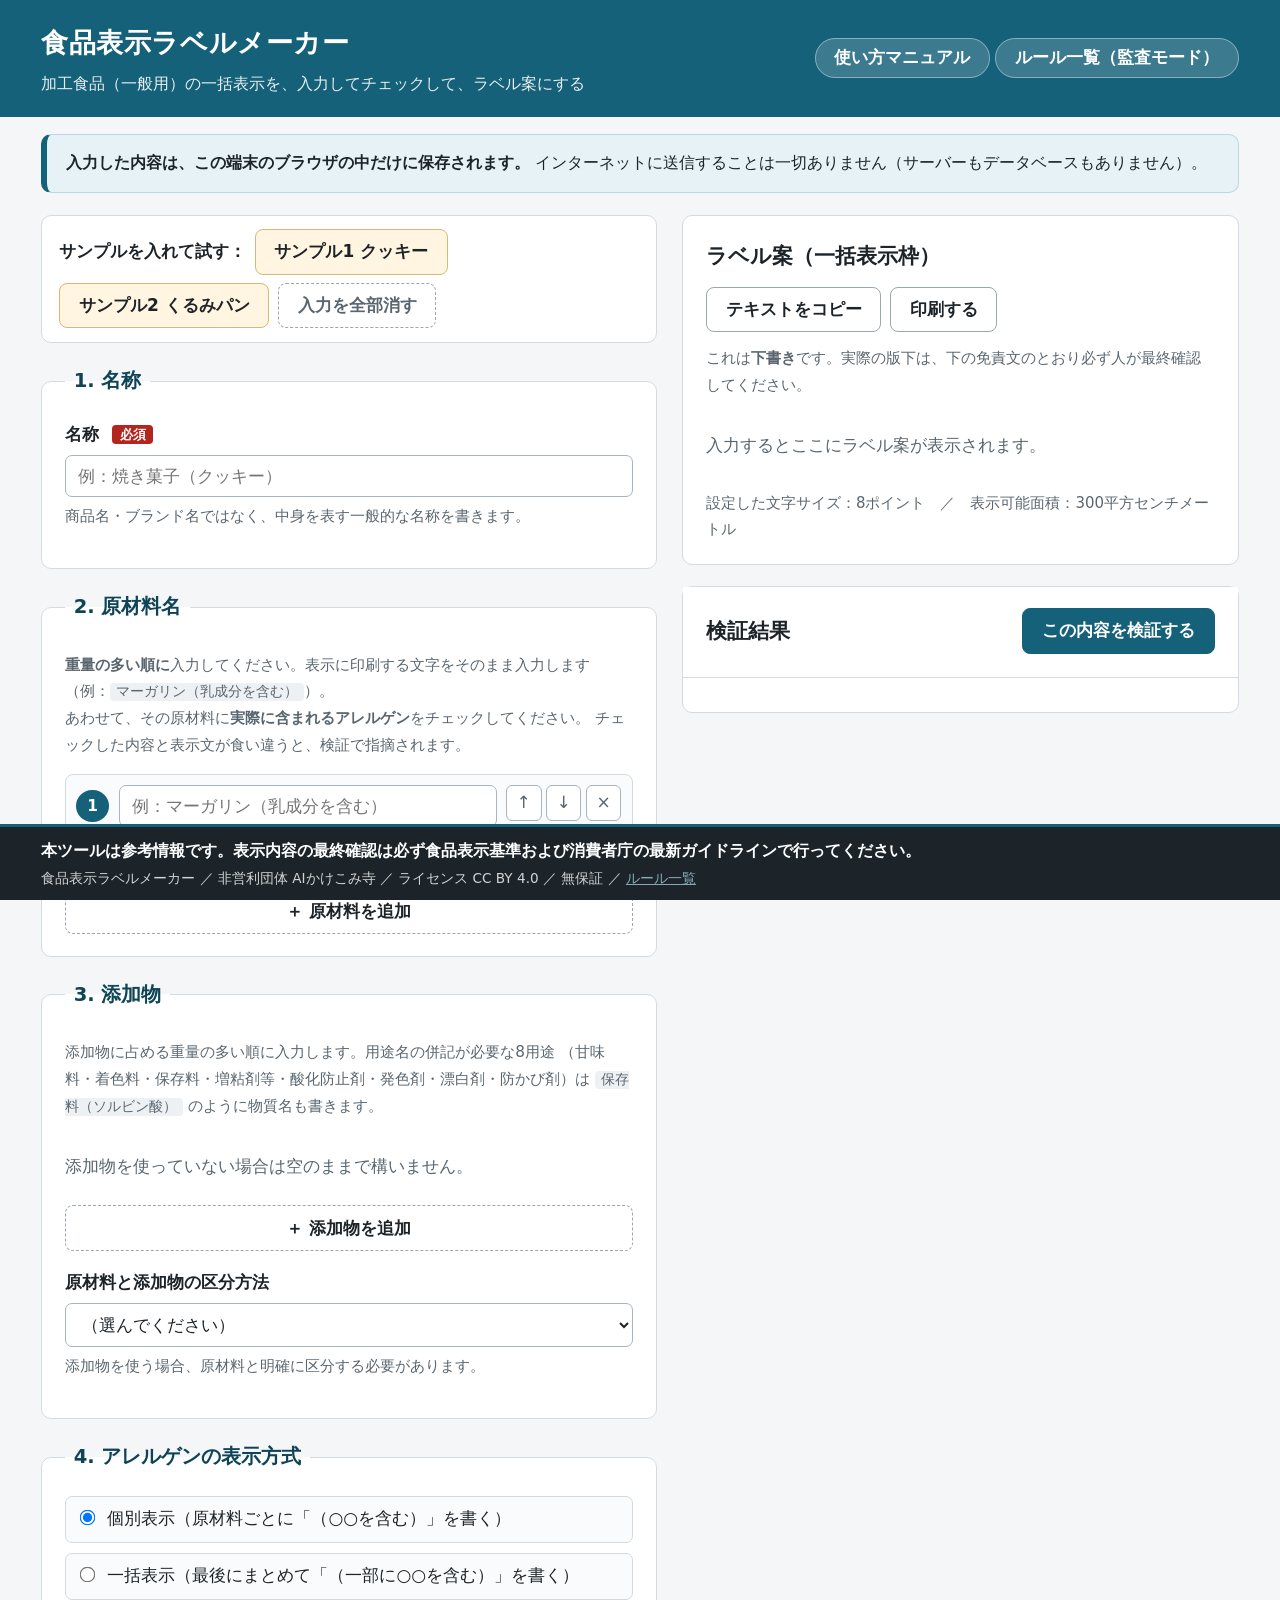
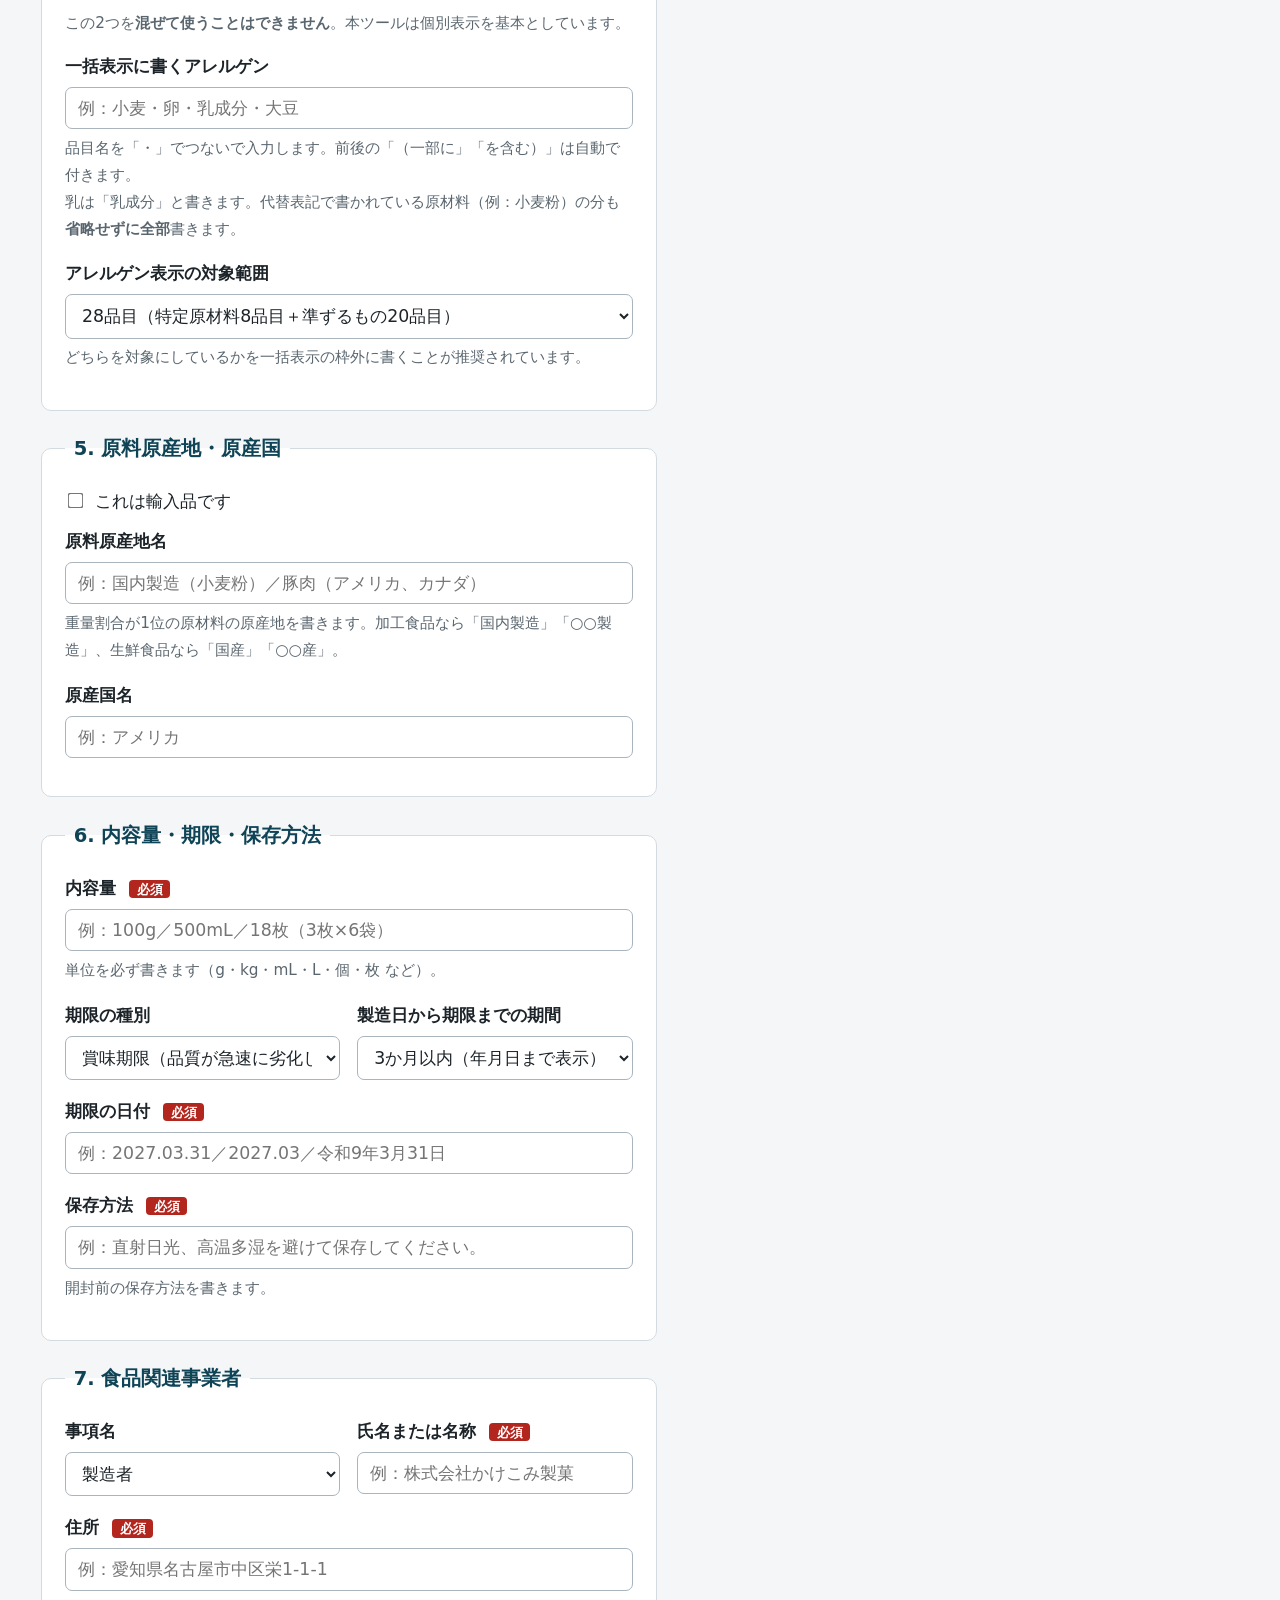
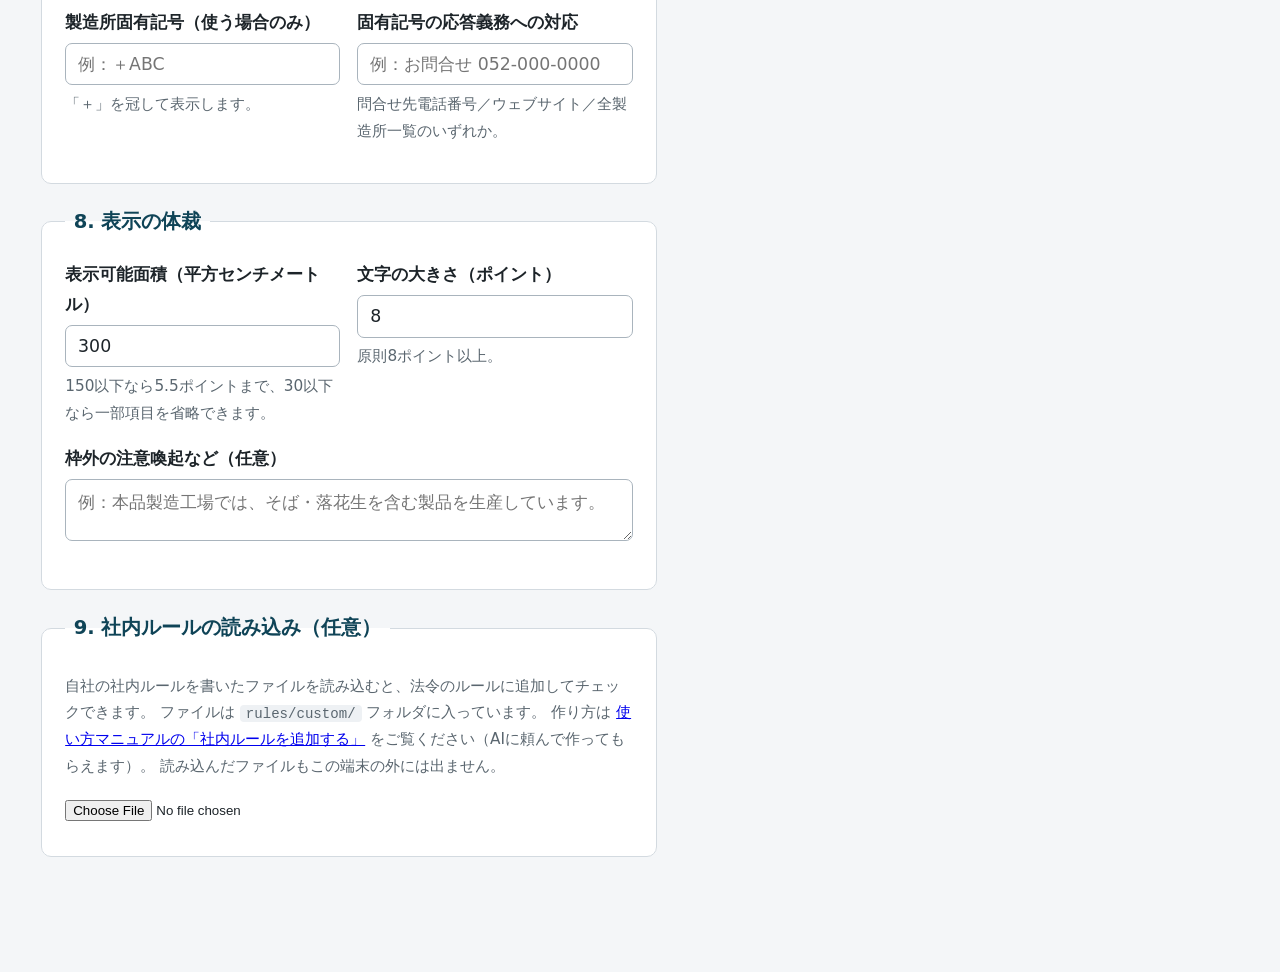
==== index.html @ 130a65d8 "index.html: 先頭のBOMを除去し、社内ルール欄の説明からYAML誘導を削除 Co-Authored-By: Claude Fable 5 <noreply@anthropic.com> C" ====
<!DOCTYPE html>
<html lang="ja">
<head>
<meta charset="utf-8">
<meta name="viewport" content="width=device-width, initial-scale=1">
<title>食品表示ラベルメーカー｜AIかけこみ寺</title>
<meta name="description" content="加工食品（一般用）の一括表示を入力し、食品表示基準にもとづくチェックとラベル案の作成ができる無料ツールです。">
<link rel="stylesheet" href="css/style.css">
<link rel="stylesheet" href="css/print.css" media="print">
</head>
<body>

<header class="site-header">
  <div class="wrap header-inner">
    <div>
      <h1>食品表示ラベルメーカー</h1>
      <p class="tagline">加工食品（一般用）の一括表示を、入力してチェックして、ラベル案にする</p>
    </div>
    <nav class="site-nav">
      <a href="manual.html">使い方マニュアル</a>
      <a href="rules.html">ルール一覧（監査モード）</a>
    </nav>
  </div>
</header>

<div class="wrap notice-bar">
  <p><strong>入力した内容は、この端末のブラウザの中だけに保存されます。</strong>
  インターネットに送信することは一切ありません（サーバーもデータベースもありません）。</p>
</div>

<main class="wrap layout">

  <!-- ============ 左：入力フォーム ============ -->
  <section class="col-form" aria-label="入力フォーム">

    <div class="toolbar">
      <span class="toolbar-label">サンプルを入れて試す：</span>
      <button type="button" class="btn btn-demo" data-sample="クッキー">サンプル1 クッキー</button>
      <button type="button" class="btn btn-demo" data-sample="くるみパン">サンプル2 くるみパン</button>
      <button type="button" class="btn btn-ghost" id="btn-clear">入力を全部消す</button>
    </div>

    <form id="label-form" autocomplete="off">

      <fieldset class="card">
        <legend>1. 名称</legend>
        <label class="field">
          <span class="field-label">名称 <em class="req">必須</em></span>
          <input type="text" id="f-name" placeholder="例：焼き菓子（クッキー）">
          <span class="help">商品名・ブランド名ではなく、中身を表す一般的な名称を書きます。</span>
        </label>
      </fieldset>

      <fieldset class="card">
        <legend>2. 原材料名</legend>
        <p class="help">
          <strong>重量の多い順に</strong>入力してください。表示に印刷する文字をそのまま入力します
          （例：<code>マーガリン（乳成分を含む）</code>）。<br>
          あわせて、その原材料に<strong>実際に含まれるアレルゲン</strong>をチェックしてください。
          チェックした内容と表示文が食い違うと、検証で指摘されます。
        </p>
        <div id="ingredient-rows" class="rows"></div>
        <button type="button" class="btn btn-add" data-add="ingredient">＋ 原材料を追加</button>
      </fieldset>

      <fieldset class="card">
        <legend>3. 添加物</legend>
        <p class="help">
          添加物に占める重量の多い順に入力します。用途名の併記が必要な8用途
          （甘味料・着色料・保存料・増粘剤等・酸化防止剤・発色剤・漂白剤・防かび剤）は
          <code>保存料（ソルビン酸）</code> のように物質名も書きます。
        </p>
        <div id="additive-rows" class="rows"></div>
        <button type="button" class="btn btn-add" data-add="additive">＋ 添加物を追加</button>

        <label class="field mt">
          <span class="field-label">原材料と添加物の区分方法</span>
          <select id="f-sep">
            <option value="">（選んでください）</option>
            <option value="スラッシュ">原材料名欄でスラッシュ「／」で区切る</option>
            <option value="改行">原材料名欄で改行して分ける</option>
            <option value="別欄">「添加物」の欄を別に設ける</option>
          </select>
          <span class="help">添加物を使う場合、原材料と明確に区分する必要があります。</span>
        </label>
      </fieldset>

      <fieldset class="card">
        <legend>4. アレルゲンの表示方式</legend>
        <div class="radio-row">
          <label class="radio"><input type="radio" name="allergen-mode" value="個別表示" checked> 個別表示（原材料ごとに「（○○を含む）」を書く）</label>
          <label class="radio"><input type="radio" name="allergen-mode" value="一括表示"> 一括表示（最後にまとめて「（一部に○○を含む）」を書く）</label>
        </div>
        <p class="help">この2つを<strong>混ぜて使うことはできません</strong>。本ツールは個別表示を基本としています。</p>

        <label class="field" id="wrap-ikkatsu" hidden>
          <span class="field-label">一括表示に書くアレルゲン</span>
          <input type="text" id="f-ikkatsu" placeholder="例：小麦・卵・乳成分・大豆">
          <span class="help">
            品目名を「・」でつないで入力します。前後の「（一部に」「を含む）」は自動で付きます。<br>
            乳は「乳成分」と書きます。代替表記で書かれている原材料（例：小麦粉）の分も<strong>省略せずに全部</strong>書きます。
          </span>
        </label>

        <label class="field">
          <span class="field-label">アレルゲン表示の対象範囲</span>
          <select id="f-allergen-scope">
            <option value="28品目">28品目（特定原材料8品目＋準ずるもの20品目）</option>
            <option value="8品目">8品目（特定原材料のみ）</option>
          </select>
          <span class="help">どちらを対象にしているかを一括表示の枠外に書くことが推奨されています。</span>
        </label>
      </fieldset>

      <fieldset class="card">
        <legend>5. 原料原産地・原産国</legend>
        <label class="checkbox">
          <input type="checkbox" id="f-import"> これは輸入品です
        </label>
        <label class="field" id="wrap-origin">
          <span class="field-label">原料原産地名</span>
          <input type="text" id="f-origin" placeholder="例：国内製造（小麦粉）／豚肉（アメリカ、カナダ）">
          <span class="help">重量割合が1位の原材料の原産地を書きます。加工食品なら「国内製造」「○○製造」、生鮮食品なら「国産」「○○産」。</span>
        </label>
        <label class="field" id="wrap-country" hidden>
          <span class="field-label">原産国名</span>
          <input type="text" id="f-country" placeholder="例：アメリカ">
        </label>
      </fieldset>

      <fieldset class="card">
        <legend>6. 内容量・期限・保存方法</legend>
        <label class="field">
          <span class="field-label">内容量 <em class="req">必須</em></span>
          <input type="text" id="f-qty" placeholder="例：100g／500mL／18枚（3枚×6袋）">
          <span class="help">単位を必ず書きます（g・kg・mL・L・個・枚 など）。</span>
        </label>

        <div class="grid-2">
          <label class="field">
            <span class="field-label">期限の種別</span>
            <select id="f-date-type">
              <option value="賞味期限">賞味期限（品質が急速に劣化しないもの）</option>
              <option value="消費期限">消費期限（品質が急速に劣化するもの）</option>
            </select>
          </label>
          <label class="field">
            <span class="field-label">製造日から期限までの期間</span>
            <select id="f-date-span">
              <option value="3か月以内">3か月以内（年月日まで表示）</option>
              <option value="3か月超">3か月超（年月まででも可）</option>
            </select>
          </label>
        </div>

        <label class="field">
          <span class="field-label">期限の日付 <em class="req">必須</em></span>
          <input type="text" id="f-date" placeholder="例：2027.03.31／2027.03／令和9年3月31日">
        </label>

        <label class="field">
          <span class="field-label">保存方法 <em class="req">必須</em></span>
          <input type="text" id="f-storage" placeholder="例：直射日光、高温多湿を避けて保存してください。">
          <span class="help">開封前の保存方法を書きます。</span>
        </label>
      </fieldset>

      <fieldset class="card">
        <legend>7. 食品関連事業者</legend>
        <div class="grid-2">
          <label class="field">
            <span class="field-label">事項名</span>
            <select id="f-biz-type">
              <option value="製造者">製造者</option>
              <option value="加工者">加工者</option>
              <option value="販売者">販売者</option>
              <option value="輸入者">輸入者</option>
            </select>
          </label>
          <label class="field">
            <span class="field-label">氏名または名称 <em class="req">必須</em></span>
            <input type="text" id="f-biz-name" placeholder="例：株式会社かけこみ製菓">
          </label>
        </div>
        <label class="field">
          <span class="field-label">住所 <em class="req">必須</em></span>
          <input type="text" id="f-biz-addr" placeholder="例：愛知県名古屋市中区栄1-1-1">
        </label>
        <div class="grid-2">
          <label class="field">
            <span class="field-label">製造所固有記号（使う場合のみ）</span>
            <input type="text" id="f-code" placeholder="例：＋ABC">
            <span class="help">「＋」を冠して表示します。</span>
          </label>
          <label class="field">
            <span class="field-label">固有記号の応答義務への対応</span>
            <input type="text" id="f-code-contact" placeholder="例：お問合せ 052-000-0000">
            <span class="help">問合せ先電話番号／ウェブサイト／全製造所一覧のいずれか。</span>
          </label>
        </div>
      </fieldset>

      <fieldset class="card">
        <legend>8. 表示の体裁</legend>
        <div class="grid-2">
          <label class="field">
            <span class="field-label">表示可能面積（平方センチメートル）</span>
            <input type="number" id="f-area" min="1" step="1" value="300">
            <span class="help">150以下なら5.5ポイントまで、30以下なら一部項目を省略できます。</span>
          </label>
          <label class="field">
            <span class="field-label">文字の大きさ（ポイント）</span>
            <input type="number" id="f-font" min="1" step="0.5" value="8">
            <span class="help">原則8ポイント以上。</span>
          </label>
        </div>
        <label class="field">
          <span class="field-label">枠外の注意喚起など（任意）</span>
          <textarea id="f-note" rows="2" placeholder="例：本品製造工場では、そば・落花生を含む製品を生産しています。"></textarea>
        </label>
      </fieldset>

      <fieldset class="card">
        <legend>9. 社内ルールの読み込み（任意）</legend>
        <p class="help">
          自社の社内ルールを書いたファイルを読み込むと、法令のルールに追加してチェックできます。
          ファイルは <code>rules/custom/</code> フォルダに入っています。
          作り方は <a href="manual.html#custom">使い方マニュアルの「社内ルールを追加する」</a>
          をご覧ください（AIに頼んで作ってもらえます）。
          読み込んだファイルもこの端末の外には出ません。
        </p>
        <input type="file" id="f-custom" accept=".yaml,.yml">
        <p id="custom-status" class="custom-status"></p>
      </fieldset>

    </form>
  </section>

  <!-- ============ 右：検証結果とラベル ============ -->
  <section class="col-result" aria-label="検証結果とラベル案">

    <div class="card">
      <div class="result-head">
        <h2>ラベル案（一括表示枠）</h2>
        <div class="btn-group">
          <button type="button" class="btn" id="btn-copy">テキストをコピー</button>
          <button type="button" class="btn" id="btn-print">印刷する</button>
        </div>
      </div>
      <p class="help">
        これは<strong>下書き</strong>です。実際の版下は、下の免責文のとおり必ず人が最終確認してください。
      </p>
      <div id="label-preview" class="label-preview"></div>
      <p class="label-meta" id="label-meta"></p>
    </div>

    <div class="card sticky">
      <div class="card-scroll-head">
        <div class="result-head">
          <h2>検証結果</h2>
          <button type="button" class="btn btn-primary" id="btn-validate">この内容を検証する</button>
        </div>
        <div id="summary" class="summary"></div>
      </div>
      <div id="results"></div>
    </div>

  </section>
</main>

<footer class="site-footer">
  <div class="wrap">
    <p class="disclaimer">
      本ツールは参考情報です。表示内容の最終確認は必ず食品表示基準および消費者庁の最新ガイドラインで行ってください。
    </p>
    <p class="footer-meta">
      食品表示ラベルメーカー ／ 非営利団体 AIかけこみ寺 ／
      ライセンス CC BY 4.0 ／ 無保証 ／
      <a href="rules.html">ルール一覧</a>
    </p>
  </div>
</footer>

<div id="toast" class="toast" hidden></div>

<script src="vendor/js-yaml.min.js"></script>
<script src="js/rules.js"></script>
<script src="js/engine.js"></script>
<script src="js/label.js"></script>
<script src="js/samples.js"></script>
<script src="js/app.js"></script>
</body>
</html>
---- css/style.css ----
/* ============================================================
 * 食品表示ラベルメーカー スタイル
 * シニアを含む非エンジニアが使う前提。文字は大きめ、余白は広め。
 * ============================================================ */

:root {
  --fg: #1d2429;
  --fg-muted: #5a666f;
  --bg: #f4f6f8;
  --card: #ffffff;
  --line: #d3dae0;
  --accent: #16617a;
  --accent-dark: #0f4457;
  --error: #b3261e;
  --error-bg: #fdecea;
  --warn: #8a5a00;
  --warn-bg: #fff5e0;
  --check: #245a9c;
  --check-bg: #e9f1fb;
  --pass: #1e6b3a;
  --pass-bg: #e9f5ec;
  --radius: 10px;
}

* { box-sizing: border-box; }

html { font-size: 17px; }

body {
  margin: 0;
  padding: 0 0 5.5rem;
  font-family: "Hiragino Kaku Gothic ProN", "Yu Gothic", "Meiryo", system-ui, sans-serif;
  color: var(--fg);
  background: var(--bg);
  line-height: 1.75;
}

.wrap { max-width: 1240px; margin: 0 auto; padding: 0 1.25rem; }

/* ---------- ヘッダー ---------- */

.site-header {
  background: var(--accent);
  color: #fff;
  padding: 1.1rem 0;
}
.header-inner {
  display: flex; flex-wrap: wrap; gap: 1rem;
  align-items: center; justify-content: space-between;
}
.site-header h1 { margin: 0; font-size: 1.6rem; letter-spacing: .02em; }
.tagline { margin: .2rem 0 0; font-size: .95rem; opacity: .9; }
.site-nav a {
  color: #fff; background: rgba(255,255,255,.16);
  padding: .55rem 1.1rem; border-radius: 999px;
  text-decoration: none; font-weight: 700; font-size: .98rem;
  border: 1px solid rgba(255,255,255,.4);
}
.site-nav a:hover { background: rgba(255,255,255,.3); }

.notice-bar { margin-top: 1rem; }
.notice-bar p {
  margin: 0; background: #e6f2f6; border: 1px solid #b9d8e2;
  border-left: 6px solid var(--accent);
  padding: .85rem 1.1rem; border-radius: var(--radius); font-size: .97rem;
}

/* ---------- レイアウト ---------- */

.layout {
  display: grid; grid-template-columns: minmax(0, 1.05fr) minmax(0, .95fr);
  gap: 1.5rem; align-items: start; margin-top: 1.25rem;
}
@media (max-width: 1000px) {
  .layout { grid-template-columns: 1fr; }
}

.card {
  background: var(--card); border: 1px solid var(--line);
  border-radius: var(--radius); padding: 1.25rem 1.35rem;
  margin: 0 0 1.25rem;
}
fieldset.card { border: 1px solid var(--line); }
legend {
  font-weight: 800; font-size: 1.15rem; color: var(--accent-dark);
  padding: 0 .5rem;
}
/* 検証結果は件数が多いと縦に長くなる。
   カード自体を position:sticky にすると画面いっぱいに居座り、
   下にあるラベル案カード（コピー・印刷ボタンを含む）が
   画面から見えなくなってしまうため、カードは通常の流れに置く。
   代わりに、カードの見出し（＝検証ボタンのある行）だけを
   カードの中で追従させる。 */
.card-scroll-head {
  position: sticky; top: 0; z-index: 2;
  background: var(--card);
  margin: -1.25rem -1.35rem .75rem;
  padding: 1.25rem 1.35rem .6rem;
  border-bottom: 1px solid var(--line);
}

/* ---------- フォーム部品 ---------- */

.field { display: block; margin: 0 0 1rem; }
.field.inline { display: inline-block; margin: 0 1rem .5rem 0; }
.field-label { display: block; font-weight: 700; margin-bottom: .3rem; }
.req {
  font-style: normal; font-size: .78rem; font-weight: 700;
  color: #fff; background: var(--error); padding: .1rem .45rem;
  border-radius: 4px; margin-left: .4rem; vertical-align: middle;
}
input[type="text"], input[type="number"], input[type="search"], select, textarea {
  width: 100%; padding: .6rem .7rem; font-size: 1.02rem;
  font-family: inherit; color: var(--fg);
  border: 1px solid #a9b4bd; border-radius: 7px; background: #fff;
}
input:focus, select:focus, textarea:focus {
  outline: 3px solid #9ecbdc; outline-offset: 1px; border-color: var(--accent);
}
.help { display: block; font-size: .9rem; color: var(--fg-muted); margin-top: .35rem; }
.help code, code {
  background: #eef1f4; padding: .05rem .35rem; border-radius: 4px;
  font-family: Consolas, "Courier New", monospace; font-size: .92em;
}
.grid-2 { display: grid; grid-template-columns: 1fr 1fr; gap: 0 1rem; }
@media (max-width: 620px) { .grid-2 { grid-template-columns: 1fr; } }
.mt { margin-top: 1rem; }
.muted { color: var(--fg-muted); }

.checkbox, .radio { display: block; margin: 0 0 .6rem; font-size: 1rem; cursor: pointer; }
.checkbox input, .radio input { margin-right: .45rem; transform: scale(1.2); }
.radio-row .radio { padding: .45rem .6rem; border: 1px solid var(--line); border-radius: 7px; background: #fafbfc; }

/* ---------- ボタン ---------- */

.btn {
  font-family: inherit; font-size: 1rem; font-weight: 700;
  padding: .6rem 1.1rem; border-radius: 8px; cursor: pointer;
  border: 1px solid #9aa7b1; background: #fff; color: var(--fg);
}
.btn:hover { background: #eef2f5; }
.btn-primary { background: var(--accent); border-color: var(--accent); color: #fff; }
.btn-primary:hover { background: var(--accent-dark); }
.btn-demo { background: #fff5e0; border-color: #d8b878; }
.btn-ghost { background: transparent; border-style: dashed; color: var(--fg-muted); }
.btn-add { width: 100%; border-style: dashed; margin-top: .4rem; }
.btn-group { display: flex; gap: .5rem; flex-wrap: wrap; }
.toolbar {
  display: flex; flex-wrap: wrap; gap: .5rem; align-items: center;
  background: #fff; border: 1px solid var(--line); border-radius: var(--radius);
  padding: .8rem 1rem; margin-bottom: 1.25rem;
}
.toolbar-label { font-weight: 700; }

.btn-mini {
  font-family: inherit; font-size: 1rem; line-height: 1;
  width: 2.1rem; height: 2.1rem; border-radius: 6px; cursor: pointer;
  border: 1px solid #a9b4bd; background: #fff; color: var(--fg-muted);
}
.btn-mini:hover { background: #eef2f5; color: var(--fg); }

/* ---------- 原材料・添加物の行 ---------- */

.rows { display: flex; flex-direction: column; gap: .7rem; }
.row {
  display: grid; grid-template-columns: 2rem 1fr auto; gap: .5rem;
  align-items: start;
  border: 1px solid var(--line); border-radius: 8px;
  padding: .6rem; background: #fafbfc;
}
.row-num {
  display: inline-flex; align-items: center; justify-content: center;
  width: 1.9rem; height: 1.9rem; border-radius: 50%;
  background: var(--accent); color: #fff; font-weight: 700; font-size: .9rem;
  margin-top: .3rem;
}
.row-main { min-width: 0; }
.row-tools { display: flex; gap: .25rem; }

.allergen-picker { margin-top: .45rem; }
.allergen-picker summary {
  cursor: pointer; font-size: .92rem; color: var(--fg-muted);
  padding: .25rem .1rem;
}
.allergen-picker summary.has-allergen { color: var(--error); font-weight: 700; }
.chips { padding: .5rem 0 .2rem; }
.chips-head { margin: .5rem 0 .3rem; font-size: .86rem; font-weight: 700; color: var(--fg-muted); }
.chips-body { display: flex; flex-wrap: wrap; gap: .35rem; }
.chip {
  display: inline-flex; align-items: center; gap: .25rem;
  border: 1px solid #b9c3cb; border-radius: 999px;
  padding: .18rem .6rem; font-size: .9rem; background: #fff; cursor: pointer;
}
.chip:hover { background: #eef2f5; }
.chip-must { border-color: #e0a9a5; background: #fdf5f4; }
.chip input { margin: 0; }

/* ---------- 検証結果 ---------- */

.result-head {
  display: flex; flex-wrap: wrap; gap: .75rem;
  align-items: center; justify-content: space-between; margin-bottom: .75rem;
}
.result-head h2 { margin: 0; font-size: 1.25rem; }

.summary { display: flex; flex-wrap: wrap; gap: .4rem; margin-bottom: 1rem; }
.card-scroll-head .summary { margin-bottom: 0; }
.card-scroll-head .summary:empty { display: none; }
.pill {
  display: inline-block; padding: .25rem .8rem; border-radius: 999px;
  font-size: .92rem; font-weight: 700; border: 1px solid var(--line); background: #fff;
}
.pill-error { background: var(--error-bg); border-color: #e7b4b0; color: var(--error); }
.pill-warn  { background: var(--warn-bg);  border-color: #e3c793; color: var(--warn); }
.pill-check { background: var(--check-bg); border-color: #b3caea; color: var(--check); }
.pill-pass  { background: var(--pass-bg);  border-color: #a9d3b8; color: var(--pass); }

/* 機械判定の指摘が0件だったときの成功バナー */
.goodbox {
  background: var(--pass-bg);
  border: 1px solid #a9d3b8;
  border-left: 6px solid var(--pass);
  border-radius: 8px;
  padding: .9rem 1.1rem;
  margin-bottom: 1rem;
}
.goodbox p { margin: 0; }
.goodbox-title { font-size: 1.08rem; font-weight: 800; color: var(--pass); }
.goodbox-sub { margin-top: .35rem !important; }
.goodbox-count {
  margin-top: .5rem !important;
  font-weight: 700;
  color: var(--check);
}
.goodbox-note {
  margin-top: .5rem !important;
  font-size: .88rem;
  color: var(--fg-muted);
}

.res-head { font-size: 1.02rem; margin: 1.1rem 0 .5rem; padding-left: .55rem; border-left: 5px solid var(--line); }
.res-head.res-error { border-color: var(--error); color: var(--error); }
.res-head.res-warn  { border-color: var(--warn);  color: var(--warn); }
.res-head.res-check { border-color: var(--check); color: var(--check); }
.res-head.res-pass  { border-color: var(--pass);  color: var(--pass); }
.res-group { display: flex; flex-direction: column; gap: .5rem; }

.res-item { border: 1px solid var(--line); border-radius: 8px; background: #fff; }
.res-item > summary {
  cursor: pointer; padding: .6rem .75rem; display: flex;
  flex-wrap: wrap; gap: .45rem; align-items: center;
}
.res-item.res-error { border-color: #e7b4b0; background: var(--error-bg); }
.res-item.res-warn  { border-color: #e3c793; background: var(--warn-bg); }
.res-item.res-check { border-color: #b3caea; background: var(--check-bg); }
.res-item.res-pass  { border-color: #cdd7dd; }
.res-title { font-weight: 700; }
.res-body { padding: 0 .85rem .85rem; }
.res-msg { margin: .2rem 0 .6rem; }
.res-hint {
  background: rgba(255,255,255,.75); border: 1px dashed #b9c3cb;
  border-radius: 7px; padding: .55rem .75rem; font-size: .93rem; margin-bottom: .6rem;
}
.res-src { font-size: .88rem; color: var(--fg-muted); margin: 0; }
.rule-id { font-family: Consolas, "Courier New", monospace; font-size: .88em; }
.confirm { font-size: .9rem; font-weight: 700; white-space: nowrap; }
.confirm input { transform: scale(1.15); margin-right: .25rem; }

.badge {
  font-size: .74rem; font-weight: 700; padding: .12rem .5rem;
  border-radius: 999px; border: 1px solid var(--line); background: #fff; color: var(--fg-muted);
}
.badge-law { background: #eef2f5; }
.badge-custom { background: #efe7f7; border-color: #c8b3de; color: #5b3a86; }
.badge-unreviewed { background: #fff0f0; border-color: #e7b4b0; color: var(--error); }
.badge-error { background: var(--error-bg); border-color: #e7b4b0; color: var(--error); }
.badge-warn { background: var(--warn-bg); border-color: #e3c793; color: var(--warn); }
.badge-auto { background: var(--pass-bg); border-color: #a9d3b8; color: var(--pass); }
.badge-manual { background: var(--check-bg); border-color: #b3caea; color: var(--check); }

.msg { padding: .9rem 1.1rem; border-radius: 8px; }
.msg-error { background: var(--error-bg); border: 1px solid #e7b4b0; }
.msg p { margin: .3rem 0; }

.custom-status { margin: .6rem 0 0; font-size: .93rem; }
.custom-status.ok { color: var(--pass); font-weight: 700; }
.custom-status.ng { color: var(--error); font-weight: 700; }

/* ---------- ラベル案（一括表示枠） ---------- */

.label-preview {
  --label-font-size: 8pt;
  margin: .75rem 0;
  overflow-x: auto;
}
.label-table {
  border-collapse: collapse;
  border: 1.5pt solid #000;
  background: #fff;
  font-size: var(--label-font-size);
  line-height: 1.5;
  min-width: 320px;
  max-width: 520px;
  font-family: "Hiragino Kaku Gothic ProN", "Yu Gothic", "Meiryo", sans-serif;
  color: #000;
}
.label-table th, .label-table td {
  border: 1pt solid #000;
  padding: .35em .6em;
  vertical-align: top;
  text-align: left;
  font-weight: normal;
}
.label-table th {
  white-space: nowrap;
  width: 1%;
  background: #fff;
  letter-spacing: .3em;
}
.label-note {
  max-width: 520px; font-size: var(--label-font-size);
  margin: .4em 0 0; color: #000;
}
.label-meta { font-size: .88rem; color: var(--fg-muted); margin: .5rem 0 0; }

/* ---------- ルール一覧ページ ---------- */

.rules-toolbar { display: flex; flex-wrap: wrap; gap: .5rem 1rem; align-items: flex-end; margin-bottom: .75rem; }
.rules-toolbar .field.inline { min-width: 200px; }
.cat-head { margin: 0 0 .75rem; font-size: 1.2rem; color: var(--accent-dark); }
.rule-card { border: 1px solid var(--line); border-radius: 8px; margin-bottom: .5rem; background: #fafbfc; }
.rule-card > summary { cursor: pointer; padding: .6rem .75rem; display: flex; flex-wrap: wrap; gap: .45rem; align-items: center; }
.rule-dl { display: grid; grid-template-columns: 9rem 1fr; gap: .3rem .8rem; margin: 0; font-size: .95rem; }
.rule-dl dt { font-weight: 700; color: var(--fg-muted); }
.rule-dl dd { margin: 0; overflow-wrap: anywhere; }
@media (max-width: 620px) { .rule-dl { grid-template-columns: 1fr; } .rule-dl dd { margin-bottom: .4rem; } }

/* ---------- 使い方マニュアル ---------- */

.manual { margin-top: 1.25rem; }
.manual .card { padding: 1.5rem 1.6rem; }
.manual h2 {
  margin: 0 0 1rem; font-size: 1.35rem; color: var(--accent-dark);
  padding-bottom: .4rem; border-bottom: 2px solid var(--line);
}
.manual h3 { font-size: 1.1rem; margin: 1.5rem 0 .5rem; color: var(--accent-dark); }
.manual h4 { font-size: 1rem; margin: 0 0 .4rem; }
.manual p, .manual li { font-size: 1.02rem; }
.manual ul, .manual ol { padding-left: 1.5rem; }
.manual li { margin-bottom: .35rem; }
.manual a:not(.btn) { color: var(--accent); }
.inline-btn { display: inline-block; text-decoration: none; }

/* もくじ */
.toc h2 { border: none; margin-bottom: .5rem; }
.toc ol { margin: 0; }
.toc li { margin-bottom: .3rem; font-weight: 700; }

/* できること／できないこと */
.two-col { display: grid; grid-template-columns: 1fr 1fr; gap: 1rem; margin: 1rem 0; }
@media (max-width: 780px) { .two-col { grid-template-columns: 1fr; } }
.panel { border: 1px solid var(--line); border-radius: 8px; padding: .9rem 1.1rem; }
.panel h3 { margin-top: 0; }
.panel ul { margin-bottom: 0; }
.panel-ok { background: var(--pass-bg); border-color: #a9d3b8; }
.panel-ok h3 { color: var(--pass); }
.panel-ng { background: #f2f4f6; }
.panel-ng h3 { color: var(--fg-muted); }

/* 目立たせたい注記 */
.callout {
  border: 1px solid #b9d8e2; background: #e6f2f6;
  border-left: 6px solid var(--accent);
  border-radius: 8px; padding: .8rem 1.1rem; margin: 1rem 0;
}
.callout-warn { background: var(--warn-bg); border-color: #e3c793; border-left-color: var(--warn); }

/* 手順 */
.steps { list-style: none; padding-left: 0; counter-reset: step; }
.steps > li {
  position: relative; padding-left: 3.2rem; margin-bottom: 1.6rem;
  counter-increment: step;
}
.steps > li::before {
  content: counter(step);
  position: absolute; left: 0; top: .1rem;
  width: 2.3rem; height: 2.3rem; border-radius: 50%;
  background: var(--accent); color: #fff;
  display: flex; align-items: center; justify-content: center;
  font-weight: 800; font-size: 1.1rem;
}
.steps > li > h3 { margin: .15rem 0 .5rem; font-size: 1.15rem; }
.steps-compact > li { margin-bottom: 1rem; }
.steps-compact > li > h3 { font-size: 1.05rem; }

/* 用語の説明リスト */
.def { margin: .8rem 0; }
.def dt {
  font-weight: 700; margin-top: .9rem; padding-left: .6rem;
  border-left: 4px solid var(--accent);
}
.def dd { margin: .25rem 0 0 .6rem; }

/* 表 */
.manual-table { width: 100%; border-collapse: collapse; margin: .8rem 0; font-size: .98rem; }
.manual-table th, .manual-table td {
  border: 1px solid var(--line); padding: .55rem .7rem;
  text-align: left; vertical-align: top;
}
.manual-table thead th { background: #eef2f5; }
.manual-table td .pill { white-space: nowrap; }

/* コード・フォルダ構成 */
.manual pre.code, .manual pre.tree {
  background: #21262b; color: #e8edf1;
  padding: .9rem 1.1rem; border-radius: 8px;
  overflow-x: auto; font-family: Consolas, "Courier New", monospace;
  font-size: .93rem; line-height: 1.7; margin: .6rem 0;
}
.manual pre.tree { background: #eef1f4; color: var(--fg); }
.manual pre .c { color: #8fb3c7; }
.howto {
  border: 1px dashed #b9c3cb; border-radius: 8px;
  padding: .8rem 1.1rem; margin: .8rem 0; background: #fafbfc;
}
.caution-list > li { margin-bottom: .6rem; }

/* 補足（折りたたみ）。読まなくても先に進める内容をたたんでおく */
.supplement {
  border: 1px solid var(--line); border-radius: 8px;
  background: #f7f9fa; margin: 1rem 0;
}
.supplement > summary {
  cursor: pointer; padding: .7rem 1rem;
  font-weight: 700; font-size: .97rem; color: var(--fg-muted);
}
.supplement > summary:hover { background: #eef2f5; }
.supplement[open] > summary { border-bottom: 1px solid var(--line); }
.supplement-body { padding: .8rem 1.1rem 1rem; }
.supplement-body > :first-child { margin-top: 0; }
kbd {
  background: #fff; border: 1px solid #a9b4bd; border-bottom-width: 2px;
  border-radius: 4px; padding: .05rem .4rem; font-size: .9em;
  font-family: inherit;
}

/* ---------- フッター（免責文は常時表示・非表示にできない） ---------- */

.site-footer {
  position: fixed; left: 0; right: 0; bottom: 0; z-index: 100;
  background: #1d2429; color: #fff; padding: .55rem 0;
  border-top: 3px solid var(--accent);
}
.disclaimer { margin: 0; font-size: .93rem; font-weight: 700; }
.footer-meta { margin: .15rem 0 0; font-size: .8rem; opacity: .8; }
.footer-meta a { color: #9ecbdc; }
@media (max-width: 700px) {
  .disclaimer { font-size: .82rem; }
  .footer-meta { display: none; }
  body { padding-bottom: 5rem; }
}

/* ---------- おしらせ ---------- */

.toast {
  position: fixed; left: 50%; bottom: 6.5rem; transform: translateX(-50%);
  background: #1d2429; color: #fff; padding: .7rem 1.4rem;
  border-radius: 999px; font-weight: 700; z-index: 200;
  box-shadow: 0 4px 16px rgba(0,0,0,.25);
}
---- css/print.css ----
/* ============================================================
 * 印刷用スタイル
 * 「印刷する」を押したとき、ラベル案（一括表示枠）だけを紙に出します。
 * 免責文は印刷物にも必ず載ります。
 * ============================================================ */

@page {
  size: A4;
  margin: 15mm;
}

body {
  background: #fff !important;
  color: #000 !important;
  padding: 0 !important;
  font-size: 10pt;
}

/* 画面用のUIは印刷しない */
.site-header,
.site-nav,
.notice-bar,
.col-form,
.toolbar,
.result-head .btn,
.btn-group,
.toast,
#results,
#summary,
.card-scroll-head,
.rules-toolbar {
  display: none !important;
}

.layout { display: block !important; }
.wrap { max-width: none; padding: 0; }

.card {
  border: none !important;
  padding: 0 !important;
  margin: 0 0 8mm !important;
  break-inside: avoid;
}
/* 画面で追従させている要素は、印刷では通常の流れに戻す
   （position:sticky のまま印刷すると内容が欠けることがある） */
.card-scroll-head { position: static !important; }
.col-result { overflow: visible !important; max-height: none !important; }

.result-head h2 { font-size: 12pt; margin: 0 0 3mm; }

/* ラベル枠は8ポイント相当以上を保つ */
.label-preview { overflow: visible !important; }
.label-table {
  font-size: max(var(--label-font-size), 8pt) !important;
  max-width: none;
  page-break-inside: avoid;
}
.label-table th, .label-table td { border: 0.4mm solid #000 !important; }

.label-meta { font-size: 8pt; color: #333 !important; }

/* 免責文は印刷物にも残す */
.site-footer {
  position: static !important;
  background: #fff !important;
  color: #000 !important;
  border-top: 0.4mm solid #000 !important;
  margin-top: 8mm;
  padding-top: 3mm;
}
.disclaimer { font-size: 9pt; }
.footer-meta { display: block !important; font-size: 8pt; opacity: 1; }
.footer-meta a { color: #000; }

/* ルール一覧ページの印刷（監査用に全ルールを紙で配れるように） */
.rule-card { break-inside: avoid; border: 0.3mm solid #666 !important; margin-bottom: 3mm; }
.rule-card > summary { list-style: none; }
.rule-card .res-body { display: block !important; }
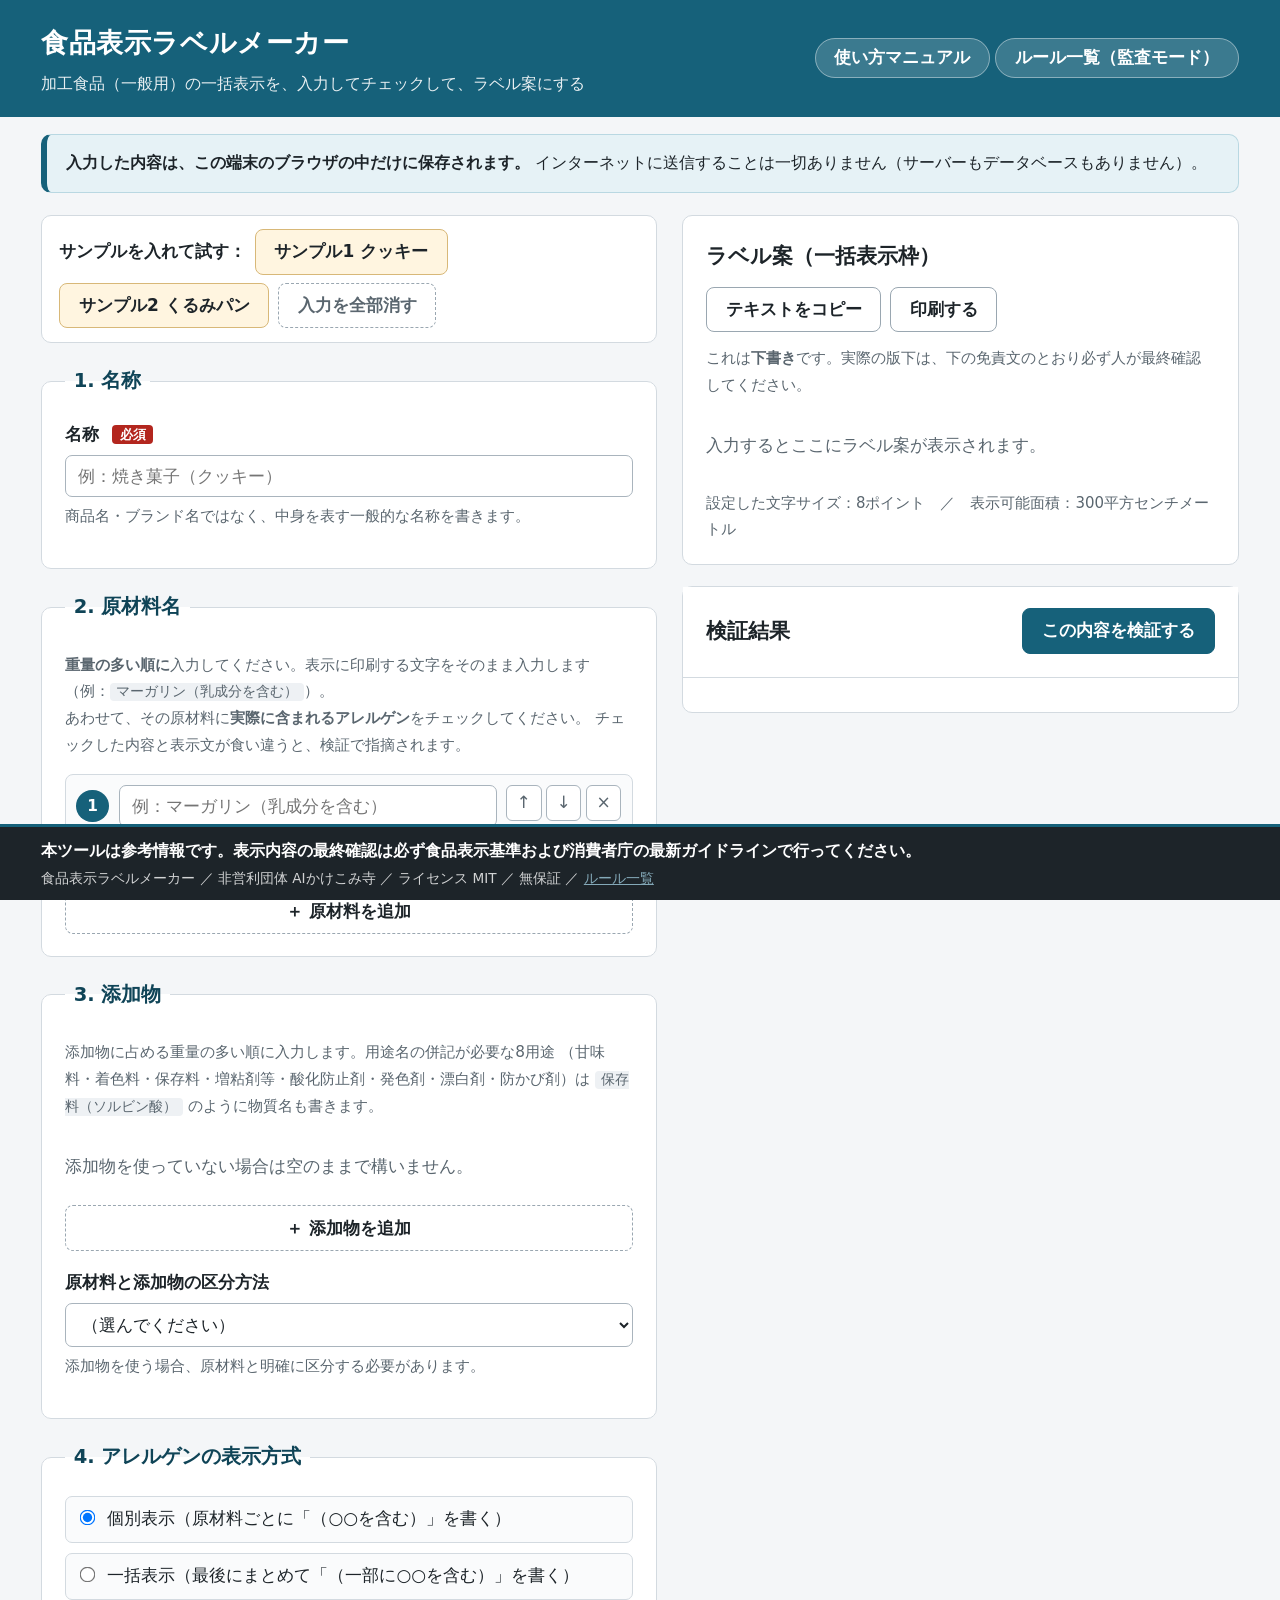
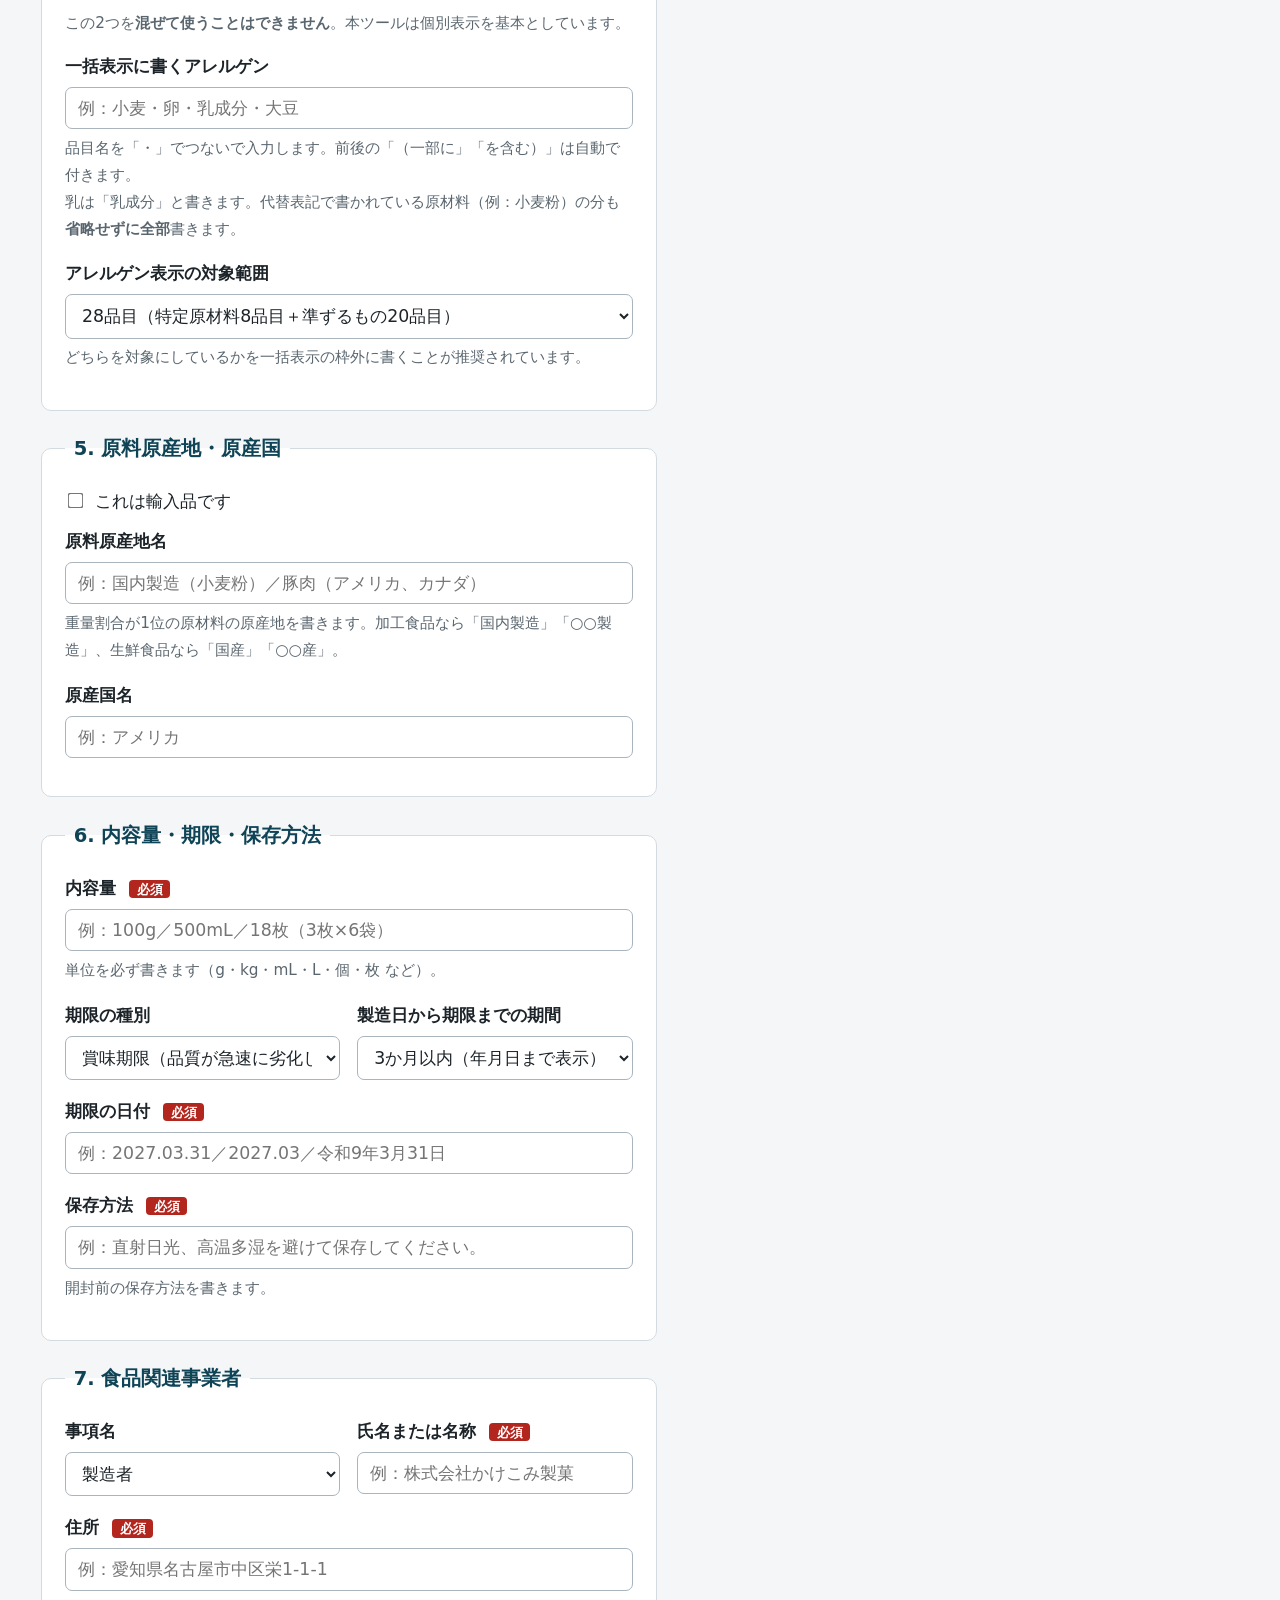
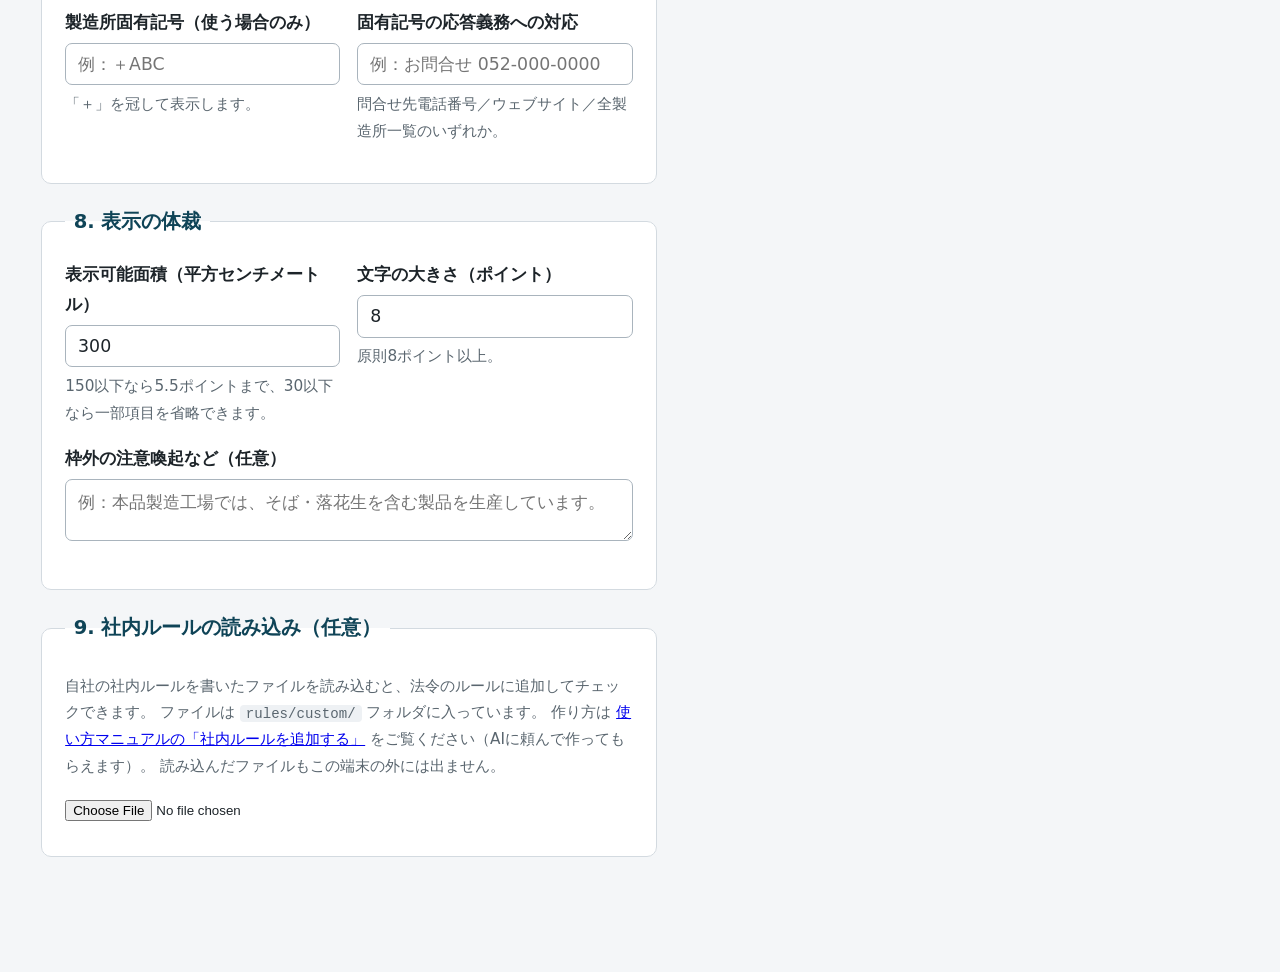
==== commit 892eafb4: "ライセンスをCC BY 4.0からMIT Licenseに変更 ソフトウェアとしての再利用のしやすさを優先し、MIT Licenseに切り替える。 LICENSE本体と、README・manual.h" ====
--- a/index.html
+++ b/index.html
@@ -275,7 +275,7 @@
     </p>
     <p class="footer-meta">
       食品表示ラベルメーカー ／ 非営利団体 AIかけこみ寺 ／
-      ライセンス CC BY 4.0 ／ 無保証 ／
+      ライセンス MIT ／ 無保証 ／
       <a href="rules.html">ルール一覧</a>
     </p>
   </div>
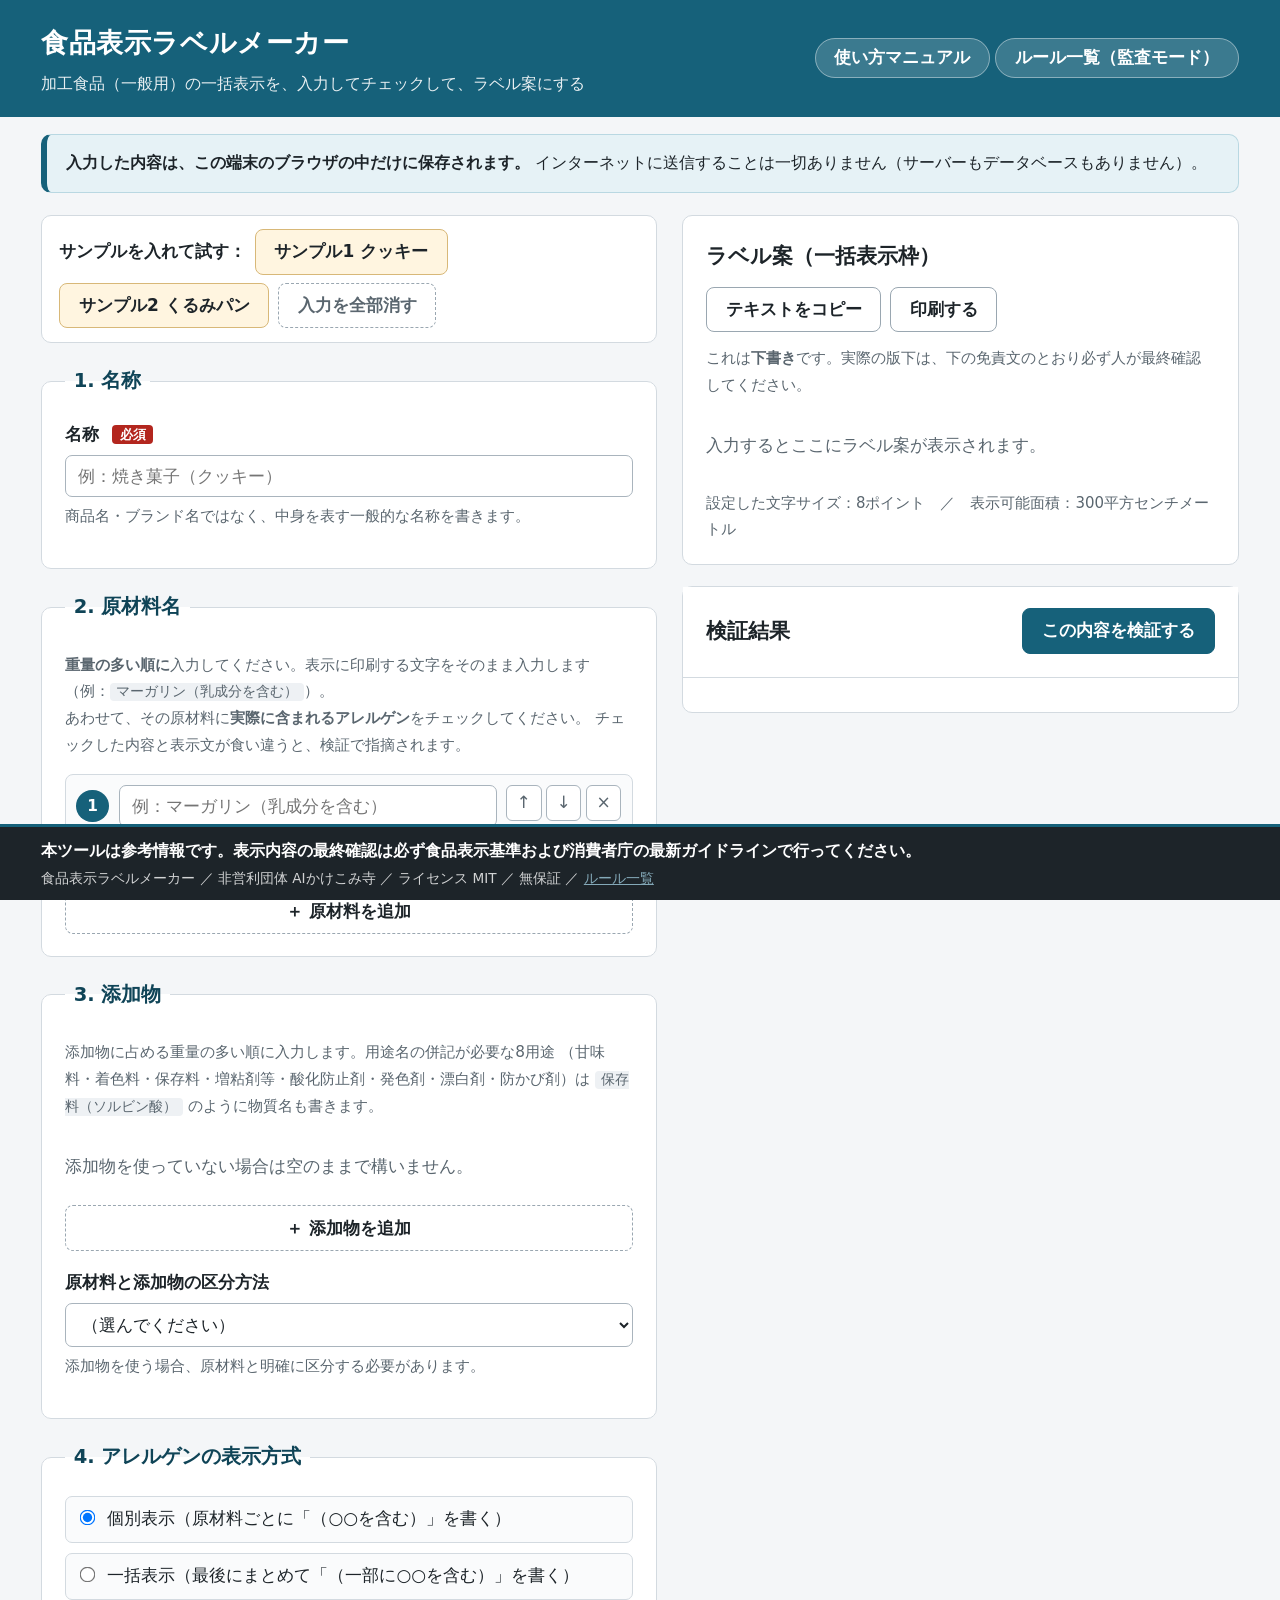
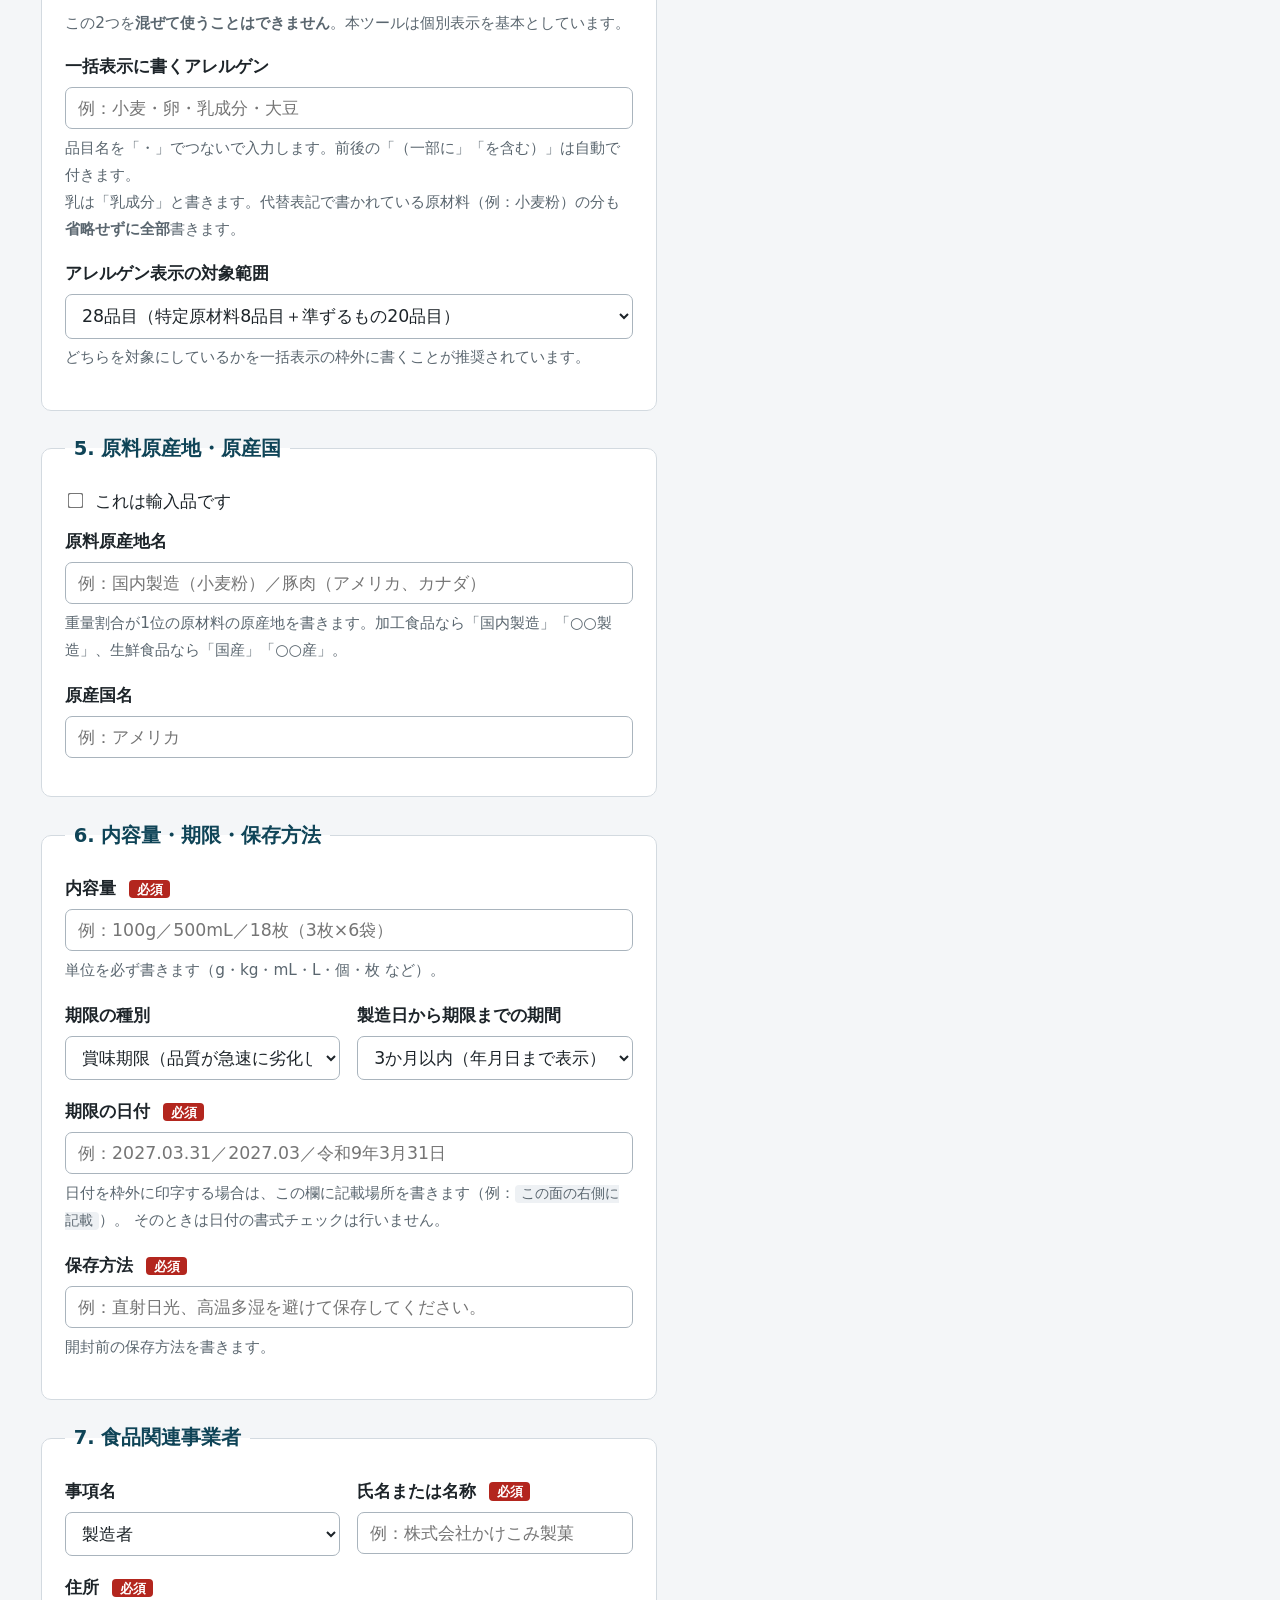
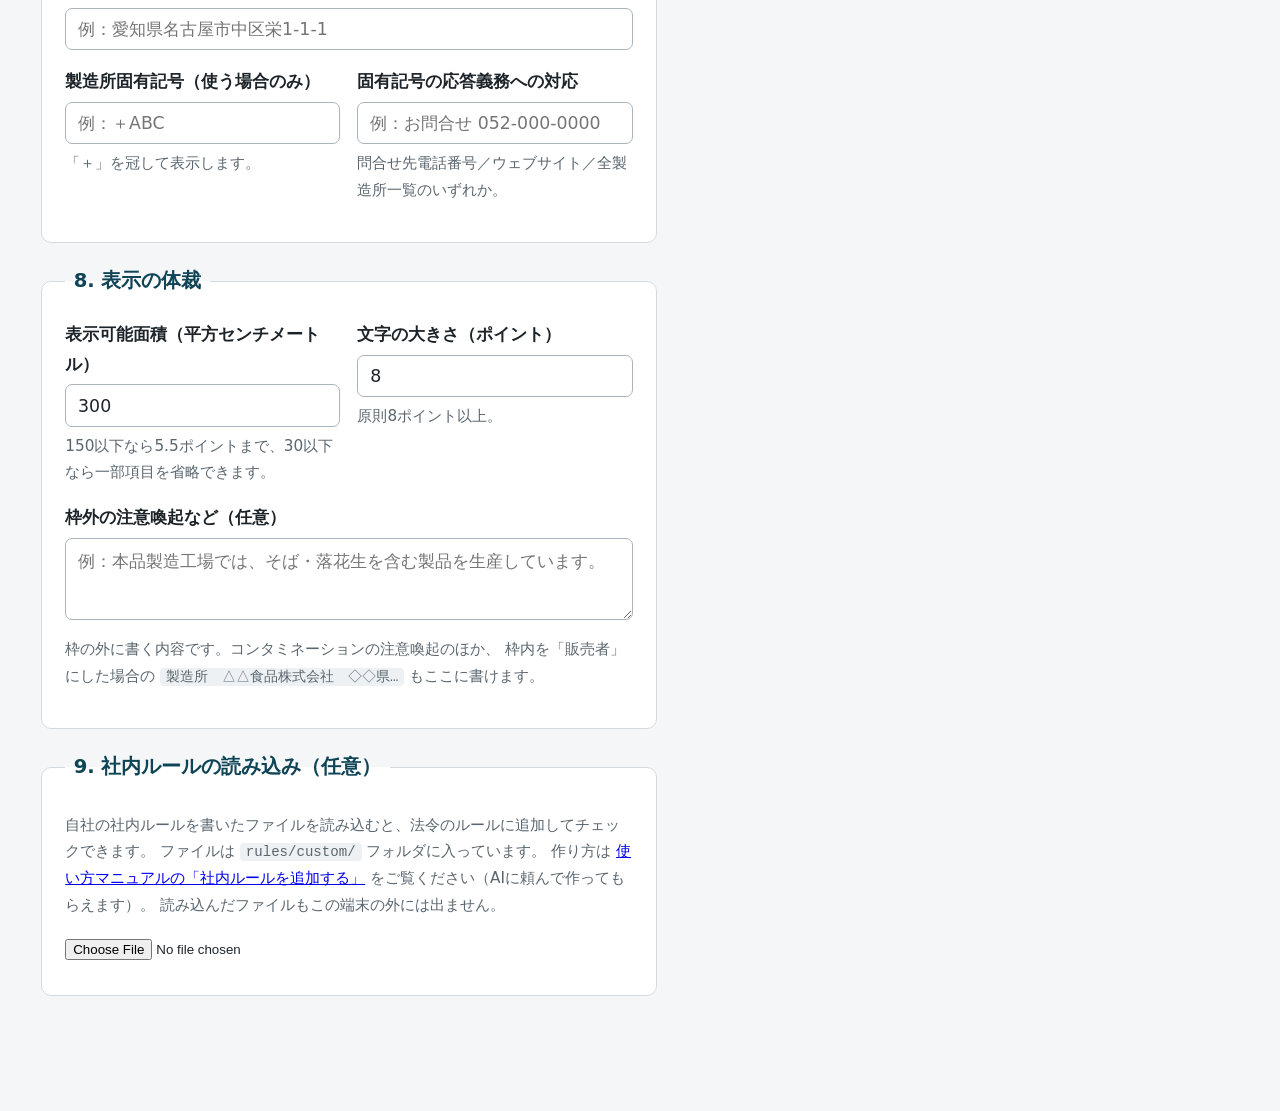
==== commit 362af232: "枠外表示の実在パターンを間違い扱いしないようにする 実物の市販品にある3つの枠外表示に対応した。 1. 期限の枠外表示：期限の日付欄に「この面の右側に記載」等の記載場所を    書いた場合、日付の書式" ====
--- a/index.html
+++ b/index.html
@@ -156,6 +156,10 @@
         <label class="field">
           <span class="field-label">期限の日付 <em class="req">必須</em></span>
           <input type="text" id="f-date" placeholder="例：2027.03.31／2027.03／令和9年3月31日">
+          <span class="help">
+            日付を枠外に印字する場合は、この欄に記載場所を書きます（例：<code>この面の右側に記載</code>）。
+            そのときは日付の書式チェックは行いません。
+          </span>
         </label>
 
         <label class="field">
@@ -216,7 +220,11 @@
         </div>
         <label class="field">
           <span class="field-label">枠外の注意喚起など（任意）</span>
-          <textarea id="f-note" rows="2" placeholder="例：本品製造工場では、そば・落花生を含む製品を生産しています。"></textarea>
+          <textarea id="f-note" rows="3" placeholder="例：本品製造工場では、そば・落花生を含む製品を生産しています。"></textarea>
+          <span class="help">
+            枠の外に書く内容です。コンタミネーションの注意喚起のほか、
+            枠内を「販売者」にした場合の <code>製造所　△△食品株式会社　◇◇県…</code> もここに書けます。
+          </span>
         </label>
       </fieldset>
 
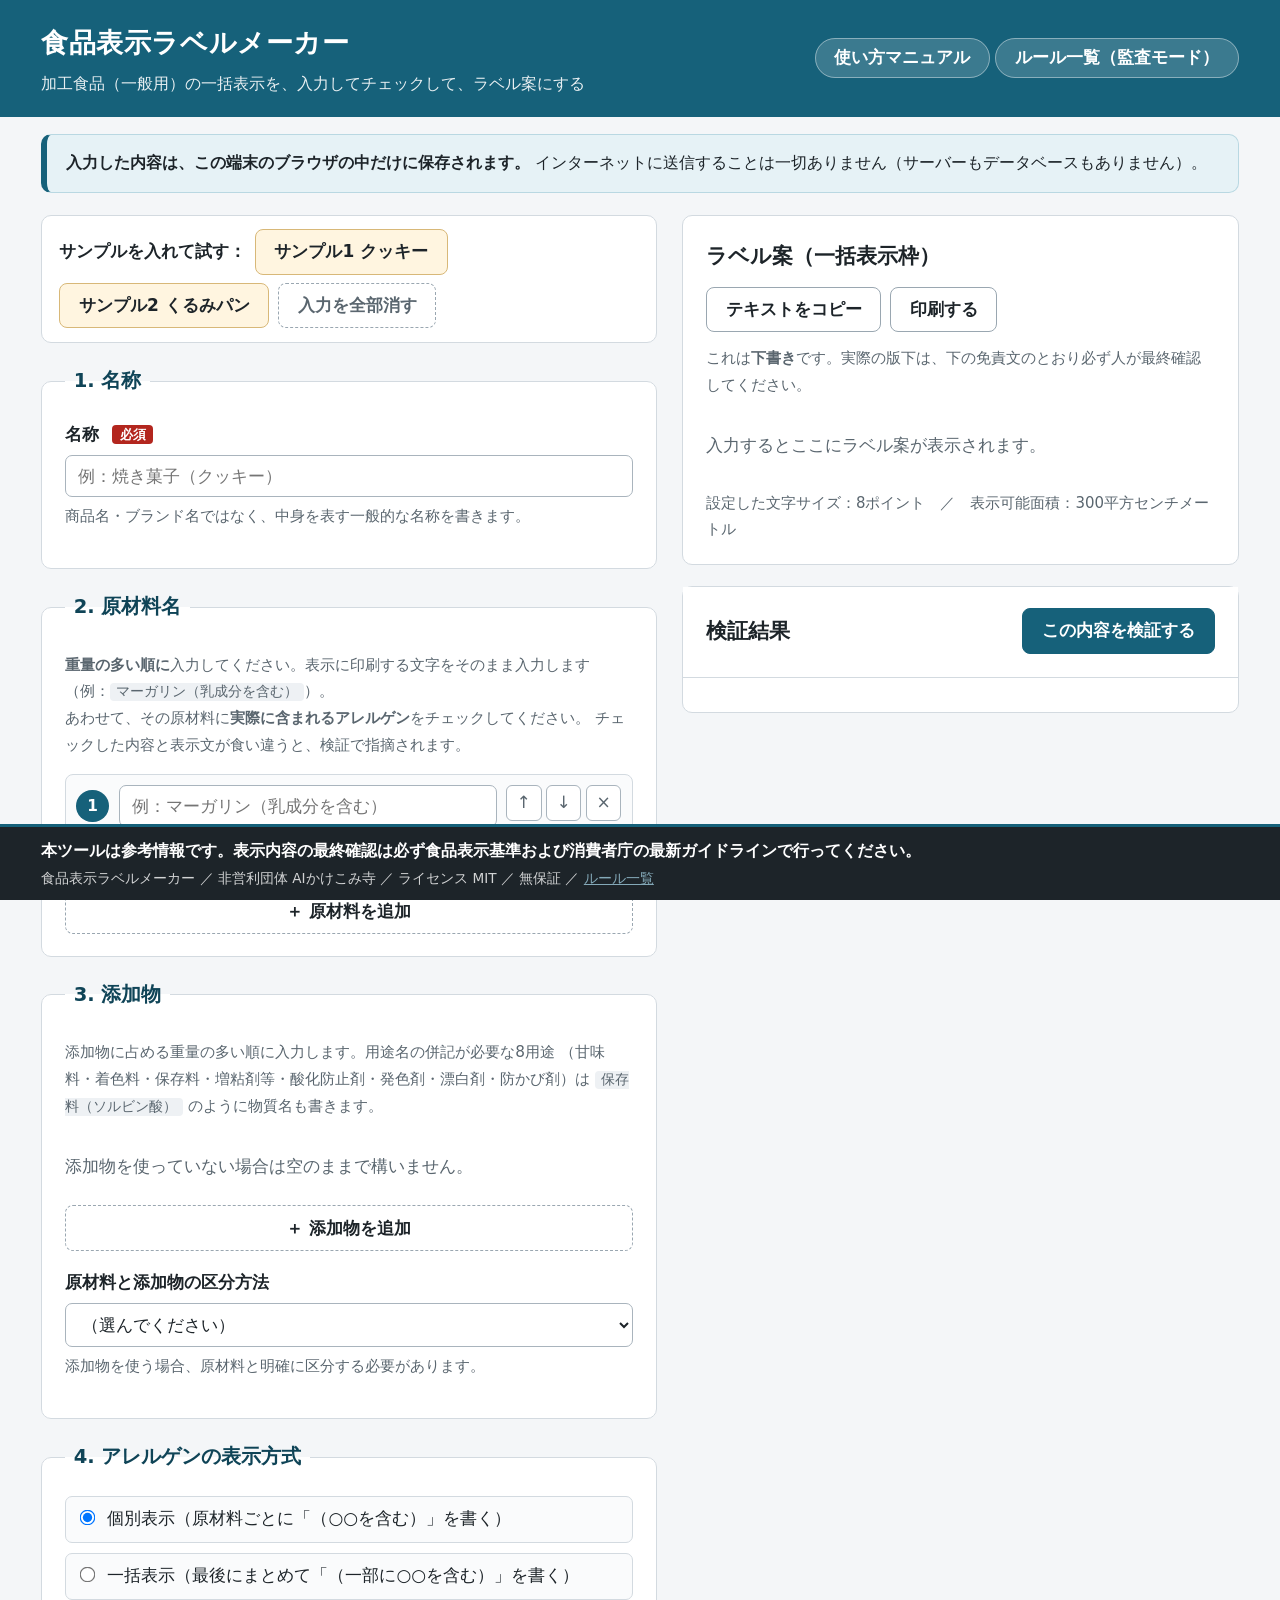
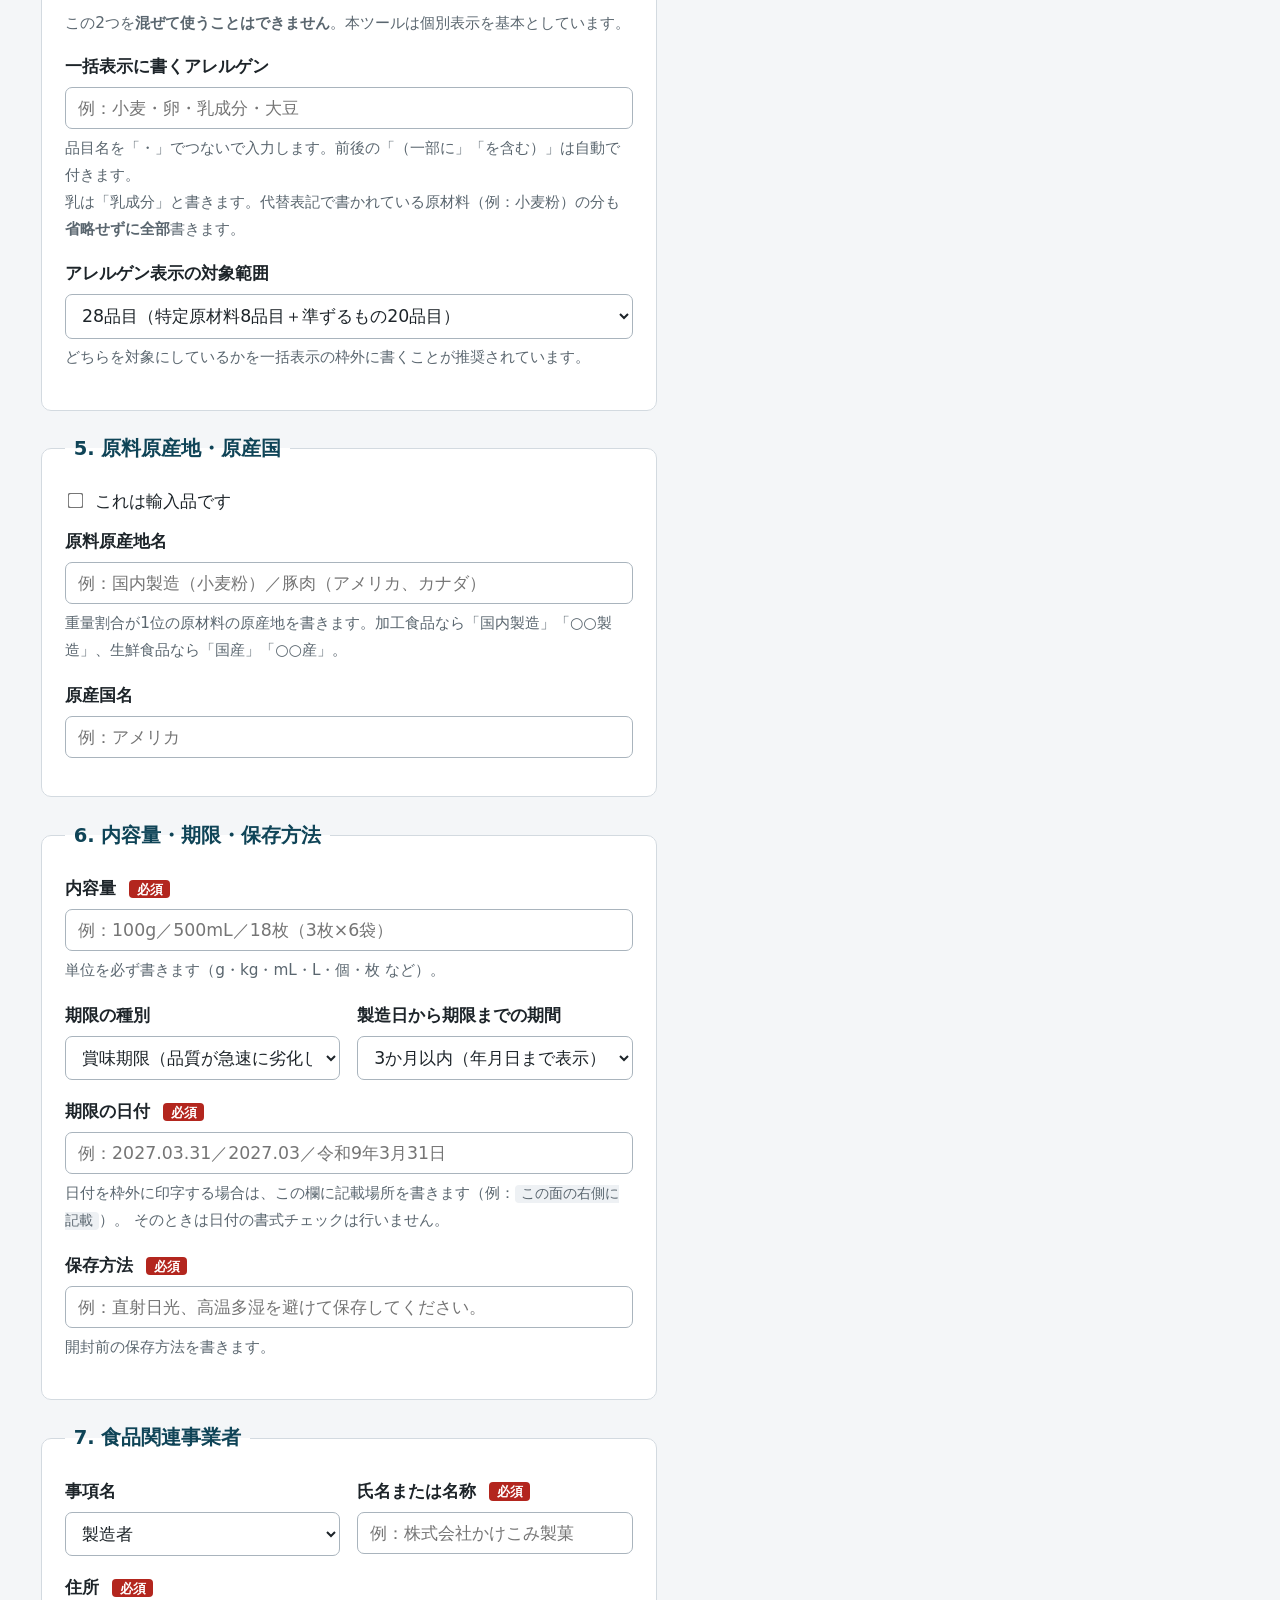
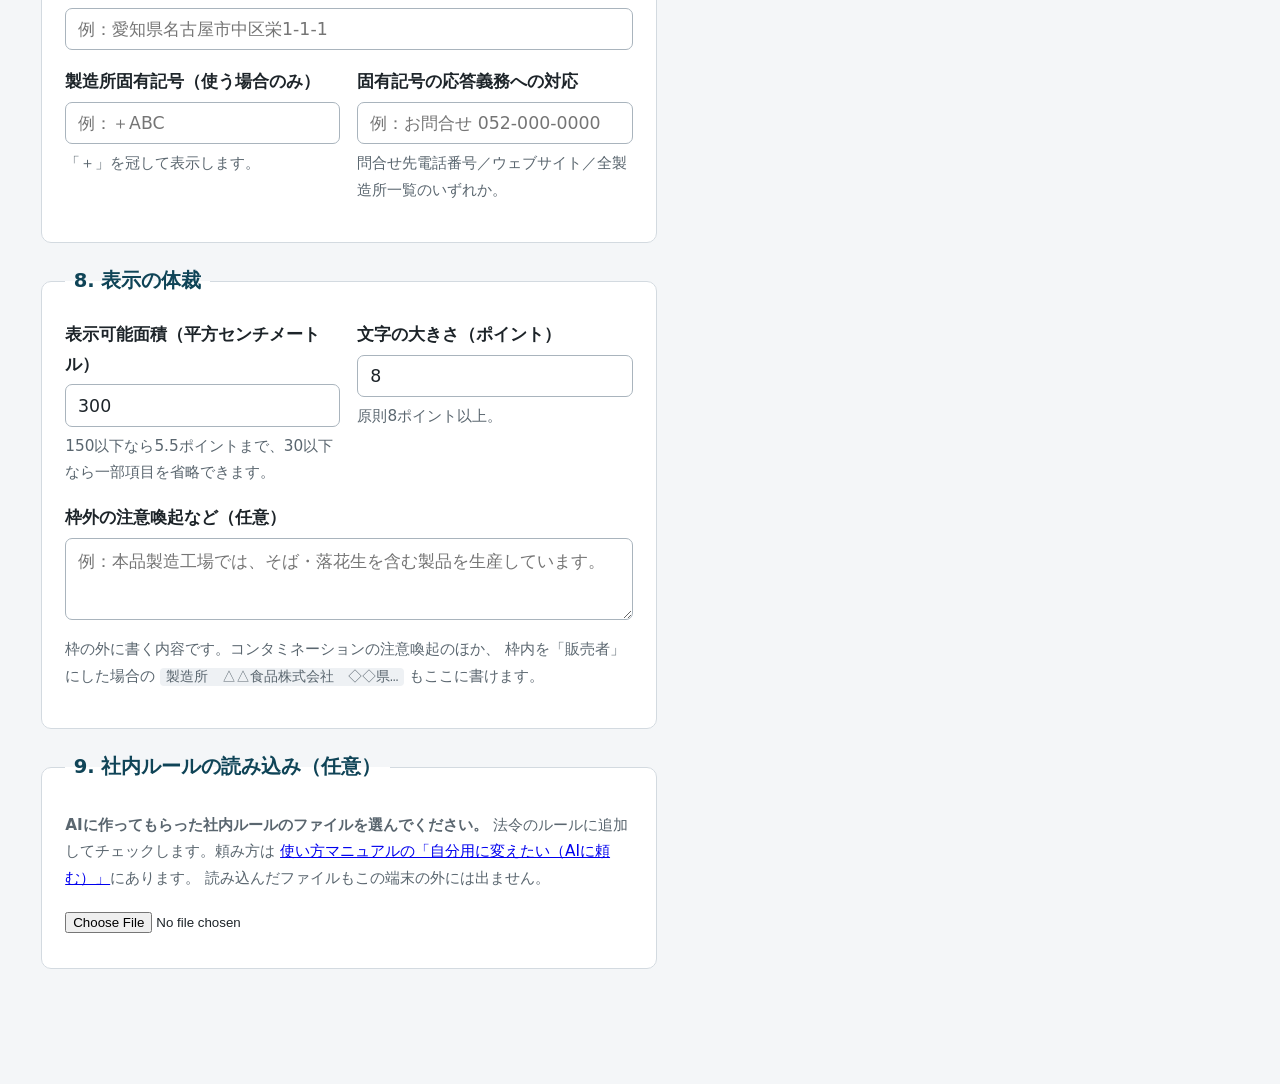
==== commit 8c03bb21: "マニュアル7〜9章を1章に統合し、コピペできるプロンプトを用意する カスタマイズ・社内ルール・本体改造の3章は内容が重複していたため、 「7. 自分用に変えたい（AIに頼む）」の1章に統合した。構成は" ====
--- a/index.html
+++ b/index.html
@@ -231,10 +231,9 @@
       <fieldset class="card">
         <legend>9. 社内ルールの読み込み（任意）</legend>
         <p class="help">
-          自社の社内ルールを書いたファイルを読み込むと、法令のルールに追加してチェックできます。
-          ファイルは <code>rules/custom/</code> フォルダに入っています。
-          作り方は <a href="manual.html#custom">使い方マニュアルの「社内ルールを追加する」</a>
-          をご覧ください（AIに頼んで作ってもらえます）。
+          <strong>AIに作ってもらった社内ルールのファイルを選んでください。</strong>
+          法令のルールに追加してチェックします。頼み方は
+          <a href="manual.html#ask-ai">使い方マニュアルの「自分用に変えたい（AIに頼む）」</a>にあります。
           読み込んだファイルもこの端末の外には出ません。
         </p>
         <input type="file" id="f-custom" accept=".yaml,.yml">
--- a/css/style.css
+++ b/css/style.css
@@ -418,6 +418,24 @@
   font-size: .93rem; line-height: 1.7; margin: .6rem 0;
 }
 .manual pre.tree { background: #eef1f4; color: var(--fg); }
+
+/* コピーできるプロンプトのブロック */
+.prompt-block {
+  border: 1px solid var(--line); border-radius: 8px;
+  margin: .8rem 0; overflow: hidden; background: #21262b;
+}
+.prompt-head {
+  display: flex; align-items: center; justify-content: space-between; gap: .6rem;
+  padding: .5rem .8rem; background: #2c333a; border-bottom: 1px solid #3a434c;
+}
+.prompt-title { color: #d7e0e7; font-size: .92rem; font-weight: 600; }
+.prompt-block .btn-mini {
+  background: #3a434c; border-color: #4c5762; color: #e8edf1; white-space: nowrap;
+}
+.prompt-block .btn-mini:hover { background: #4c5762; color: #fff; }
+.manual .prompt-block pre.code {
+  margin: 0; border-radius: 0; white-space: pre-wrap; word-break: break-word;
+}
 .manual pre .c { color: #8fb3c7; }
 .howto {
   border: 1px dashed #b9c3cb; border-radius: 8px;
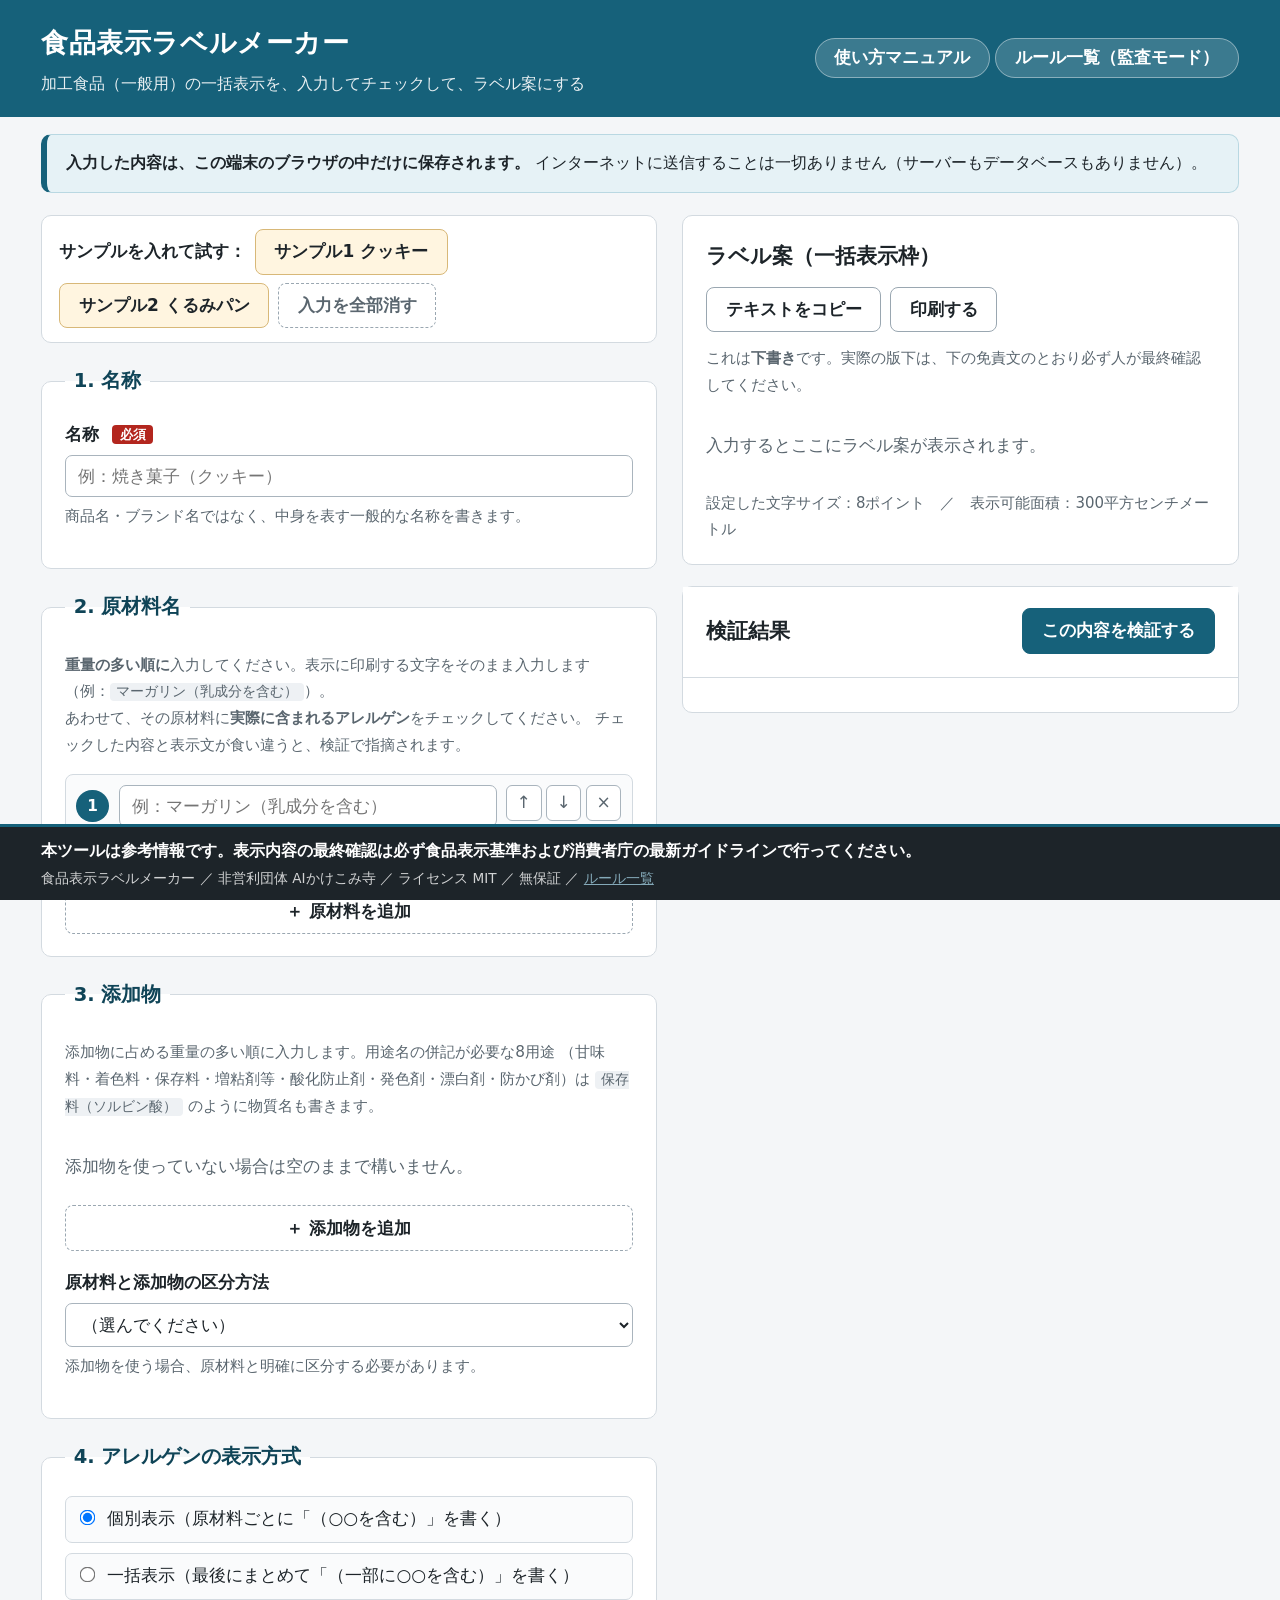
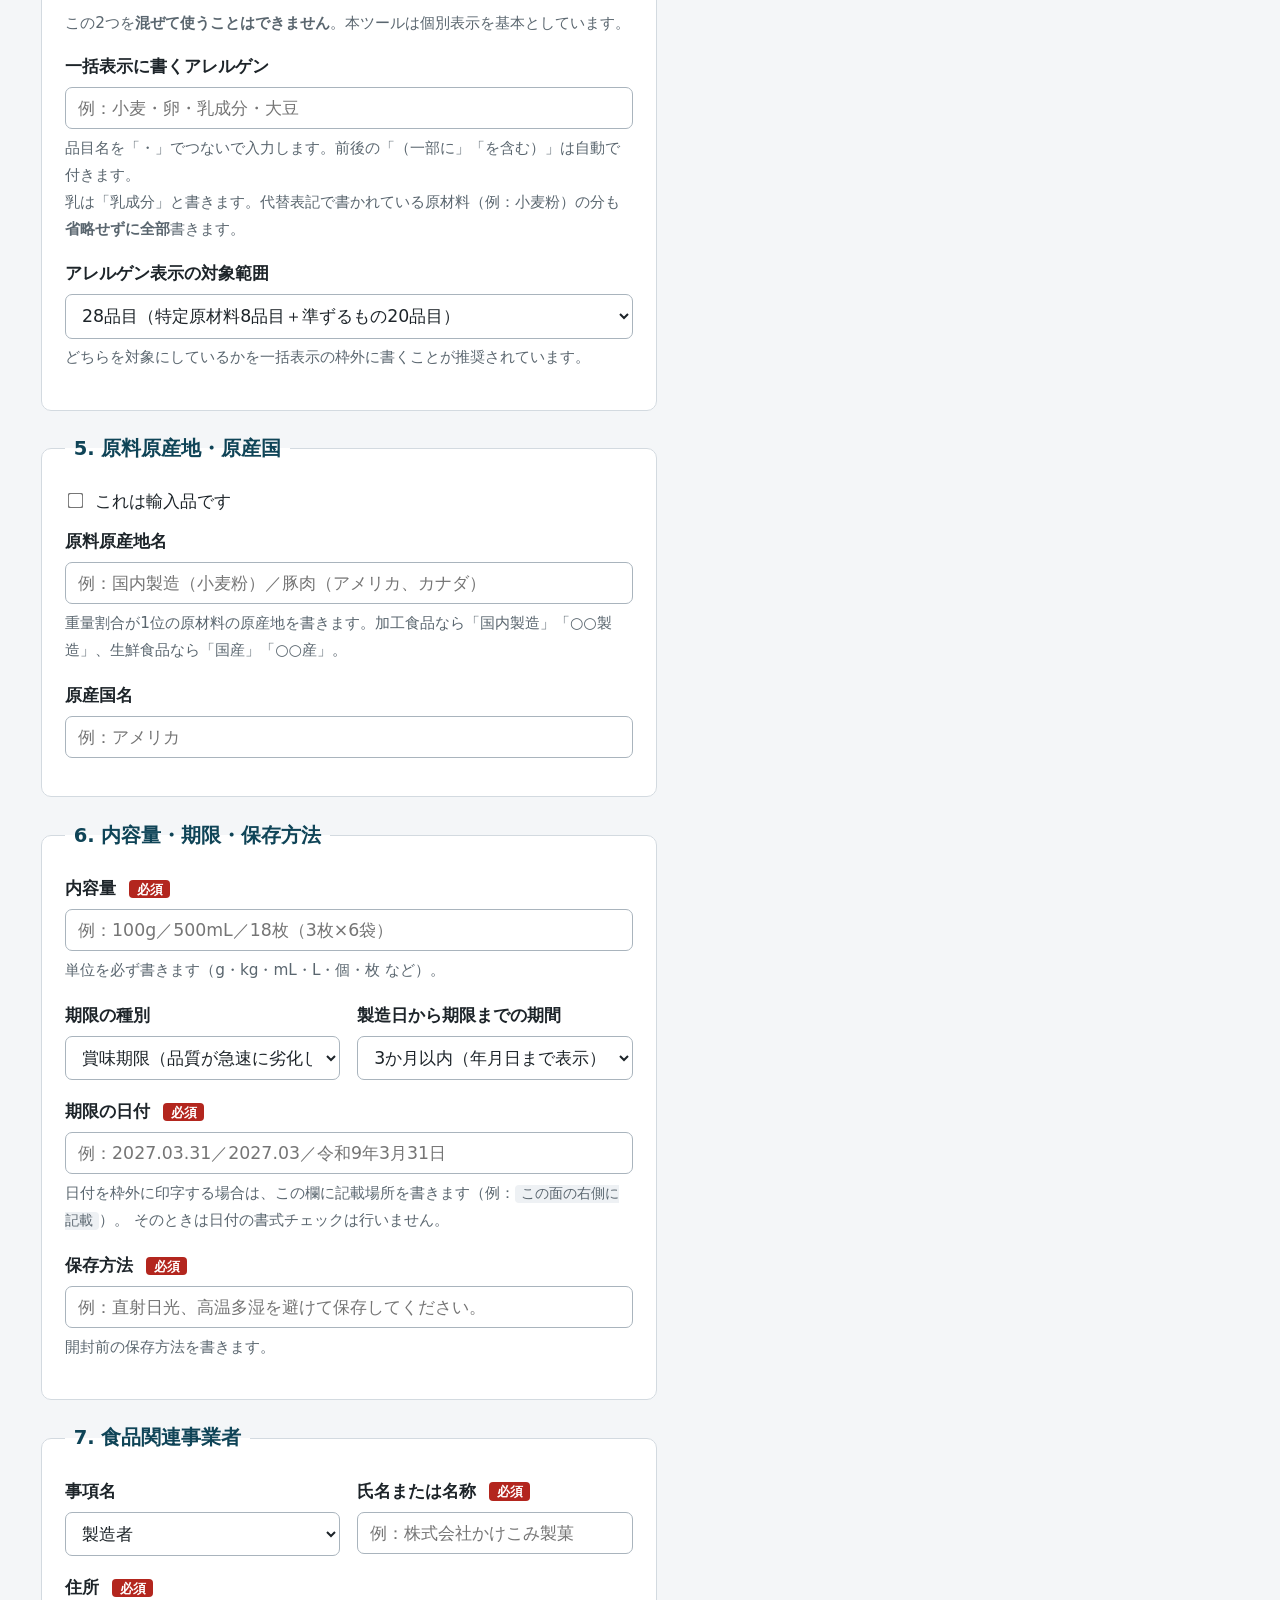
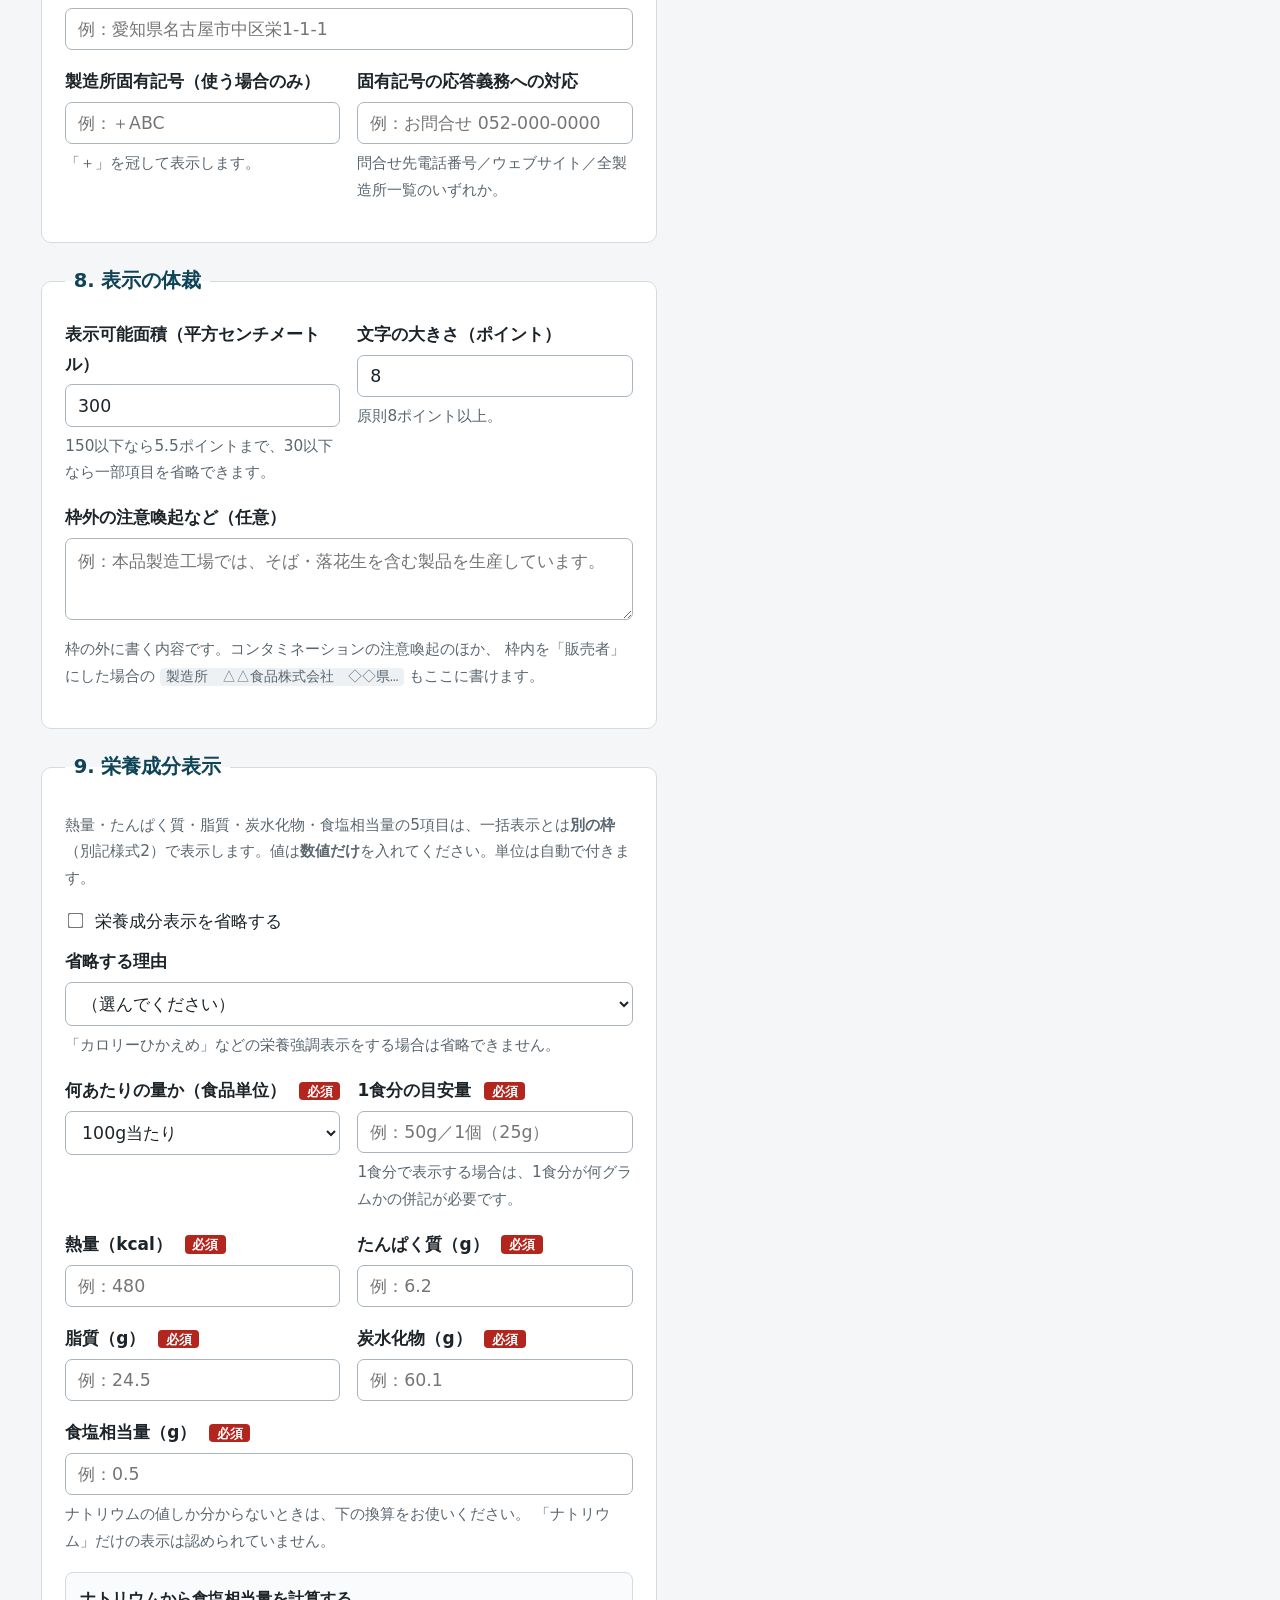
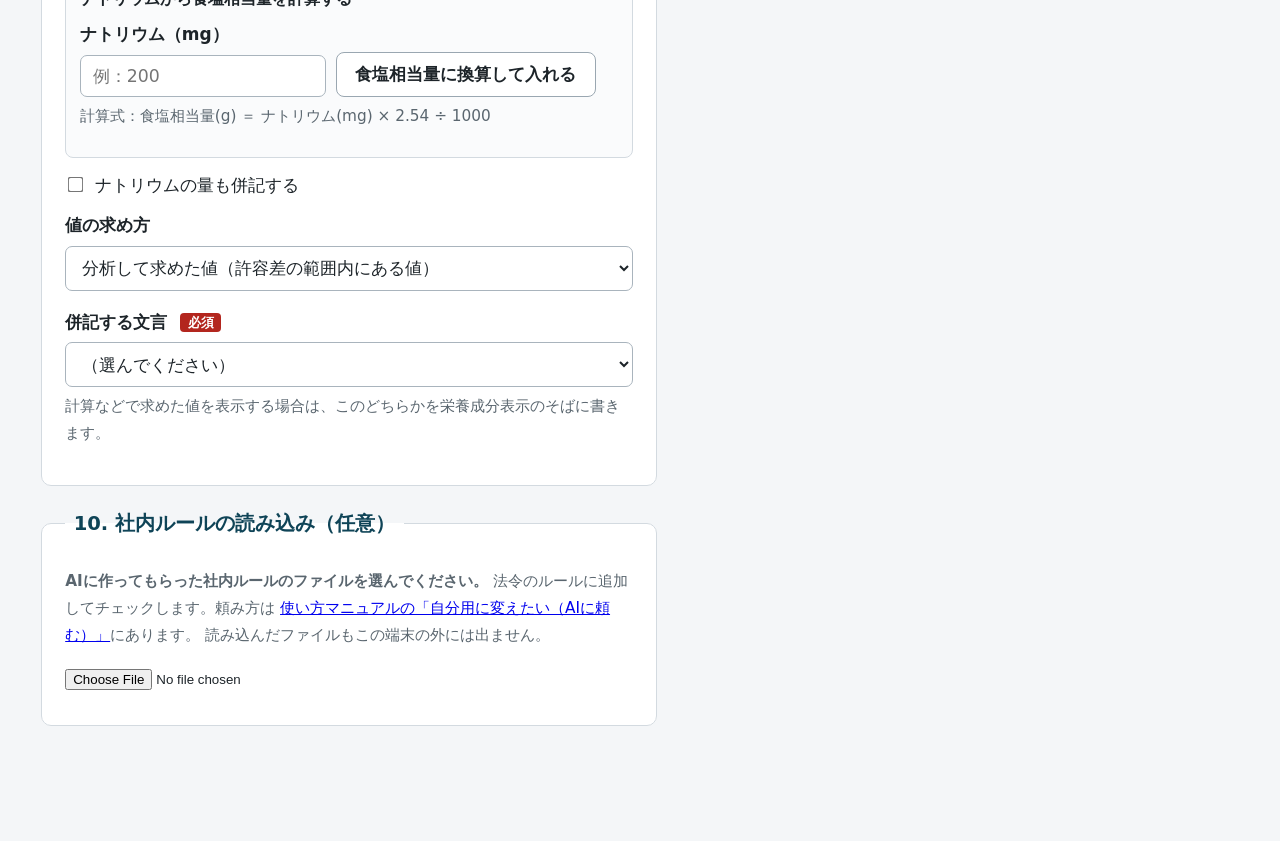
==== commit 314603df: "栄養成分表示の入力フォームを追加する 入力フォームに「9. 栄養成分表示」を追加した（社内ルールの読み込みは10へ）。 ・義務5項目の入力欄（数値だけを入れれば単位は自動で付く） ・食品単位の選択（1" ====
--- a/index.html
+++ b/index.html
@@ -229,7 +229,129 @@
       </fieldset>
 
       <fieldset class="card">
-        <legend>9. 社内ルールの読み込み（任意）</legend>
+        <legend>9. 栄養成分表示</legend>
+        <p class="help">
+          熱量・たんぱく質・脂質・炭水化物・食塩相当量の5項目は、一括表示とは<strong>別の枠</strong>
+          （別記様式2）で表示します。値は<strong>数値だけ</strong>を入れてください。単位は自動で付きます。
+        </p>
+
+        <label class="checkbox">
+          <input type="checkbox" id="f-nutri-omit"> 栄養成分表示を省略する
+        </label>
+
+        <label class="field" id="wrap-nutri-omit-reason" hidden>
+          <span class="field-label">省略する理由</span>
+          <select id="f-nutri-omit-reason">
+            <option value="">（選んでください）</option>
+            <option value="小規模の事業者">小規模の事業者（消費税の免税事業者、または中小企業基本法の小規模企業者）</option>
+            <option value="表示可能面積30cm2以下">容器包装の表示可能面積がおおむね30平方センチメートル以下</option>
+            <option value="酒類">酒類</option>
+            <option value="寄与の程度が小さい">栄養の供給源としての寄与の程度が小さいもの</option>
+            <option value="原材料が短期間で変わる">極めて短い期間で原材料（配合割合を含む）が変更されるもの</option>
+            <option value="製造加工場所での販売">食品を製造・加工した場所での販売</option>
+            <option value="販売以外の譲渡">不特定または多数の者への譲渡（販売を除く）</option>
+          </select>
+          <span class="help">「カロリーひかえめ」などの栄養強調表示をする場合は省略できません。</span>
+        </label>
+
+        <div id="wrap-nutrition">
+          <div class="grid-2">
+            <label class="field">
+              <span class="field-label">何あたりの量か（食品単位） <em class="req">必須</em></span>
+              <select id="f-nutri-unit">
+                <option value="100g">100g当たり</option>
+                <option value="100ml">100ml当たり</option>
+                <option value="1食分">1食分当たり</option>
+              </select>
+            </label>
+            <label class="field" id="wrap-nutri-serving" hidden>
+              <span class="field-label">1食分の目安量 <em class="req">必須</em></span>
+              <input type="text" id="f-nutri-serving" placeholder="例：50g／1個（25g）">
+              <span class="help">1食分で表示する場合は、1食分が何グラムかの併記が必要です。</span>
+            </label>
+          </div>
+
+          <div class="grid-2">
+            <label class="field">
+              <span class="field-label">熱量（kcal） <em class="req">必須</em></span>
+              <input type="text" id="f-nutri-energy" inputmode="decimal" placeholder="例：480">
+            </label>
+            <label class="field">
+              <span class="field-label">たんぱく質（g） <em class="req">必須</em></span>
+              <input type="text" id="f-nutri-protein" inputmode="decimal" placeholder="例：6.2">
+            </label>
+          </div>
+          <div class="grid-2">
+            <label class="field">
+              <span class="field-label">脂質（g） <em class="req">必須</em></span>
+              <input type="text" id="f-nutri-fat" inputmode="decimal" placeholder="例：24.5">
+            </label>
+            <label class="field">
+              <span class="field-label">炭水化物（g） <em class="req">必須</em></span>
+              <input type="text" id="f-nutri-carb" inputmode="decimal" placeholder="例：60.1">
+            </label>
+          </div>
+          <label class="field">
+            <span class="field-label">食塩相当量（g） <em class="req">必須</em></span>
+            <input type="text" id="f-nutri-salt" inputmode="decimal" placeholder="例：0.5">
+            <span class="help">
+              ナトリウムの値しか分からないときは、下の換算をお使いください。
+              「ナトリウム」だけの表示は認められていません。
+            </span>
+          </label>
+
+          <div class="convert-box">
+            <p class="convert-title">ナトリウムから食塩相当量を計算する</p>
+            <div class="convert-row">
+              <label class="field inline">
+                <span class="field-label">ナトリウム（mg）</span>
+                <input type="text" id="f-nutri-na-input" inputmode="decimal" placeholder="例：200">
+              </label>
+              <button type="button" class="btn" id="btn-na-convert">食塩相当量に換算して入れる</button>
+            </div>
+            <p class="help">計算式：食塩相当量(g) ＝ ナトリウム(mg) × 2.54 ÷ 1000</p>
+          </div>
+
+          <label class="checkbox">
+            <input type="checkbox" id="f-nutri-na-show"> ナトリウムの量も併記する
+          </label>
+          <div id="wrap-nutri-na" hidden>
+            <label class="checkbox">
+              <input type="checkbox" id="f-nutri-na-free"> この食品はナトリウム塩を添加していない
+            </label>
+            <label class="field">
+              <span class="field-label">ナトリウム（mg）</span>
+              <input type="text" id="f-nutri-na" inputmode="decimal" placeholder="例：200">
+              <span class="help">
+                ナトリウムの量を書けるのは、ナトリウム塩を添加していない食品だけです。
+                その場合も食塩相当量を括弧書きで併記します。
+              </span>
+            </label>
+          </div>
+
+          <label class="field">
+            <span class="field-label">値の求め方</span>
+            <select id="f-nutri-kind">
+              <option value="分析値">分析して求めた値（許容差の範囲内にある値）</option>
+              <option value="推定値">計算などで求めた値（合理的な推定により得られた値）</option>
+            </select>
+          </label>
+          <label class="field" id="wrap-nutri-estimate" hidden>
+            <span class="field-label">併記する文言 <em class="req">必須</em></span>
+            <select id="f-nutri-estimate">
+              <option value="">（選んでください）</option>
+              <option value="推定値">推定値</option>
+              <option value="この表示値は、目安です。">この表示値は、目安です。</option>
+            </select>
+            <span class="help">
+              計算などで求めた値を表示する場合は、このどちらかを栄養成分表示のそばに書きます。
+            </span>
+          </label>
+        </div>
+      </fieldset>
+
+      <fieldset class="card">
+        <legend>10. 社内ルールの読み込み（任意）</legend>
         <p class="help">
           <strong>AIに作ってもらった社内ルールのファイルを選んでください。</strong>
           法令のルールに追加してチェックします。頼み方は
--- a/css/style.css
+++ b/css/style.css
@@ -282,6 +282,19 @@
 .msg-error { background: var(--error-bg); border: 1px solid #e7b4b0; }
 .msg p { margin: .3rem 0; }
 
+/* ---------- ナトリウム換算の補助 ---------- */
+
+.convert-box {
+  border: 1px solid var(--line);
+  border-radius: 8px;
+  background: #fafbfc;
+  padding: .7rem .8rem;
+  margin: .6rem 0 .8rem;
+}
+.convert-title { margin: 0 0 .4rem; font-weight: 700; font-size: .95rem; }
+.convert-row { display: flex; flex-wrap: wrap; gap: .6rem; align-items: flex-end; }
+.convert-row .field.inline { margin: 0; min-width: 180px; }
+
 .custom-status { margin: .6rem 0 0; font-size: .93rem; }
 .custom-status.ok { color: var(--pass); font-weight: 700; }
 .custom-status.ng { color: var(--error); font-weight: 700; }
@@ -317,6 +330,14 @@
   background: #fff;
   letter-spacing: .3em;
 }
+.label-nutrition { margin-top: .8em; }
+.label-nutrition .nutrition-head {
+  white-space: normal;
+  width: auto;
+  letter-spacing: normal;
+  font-weight: 700;
+  text-align: left;
+}
 .label-note {
   max-width: 520px; font-size: var(--label-font-size);
   margin: .4em 0 0; color: #000;
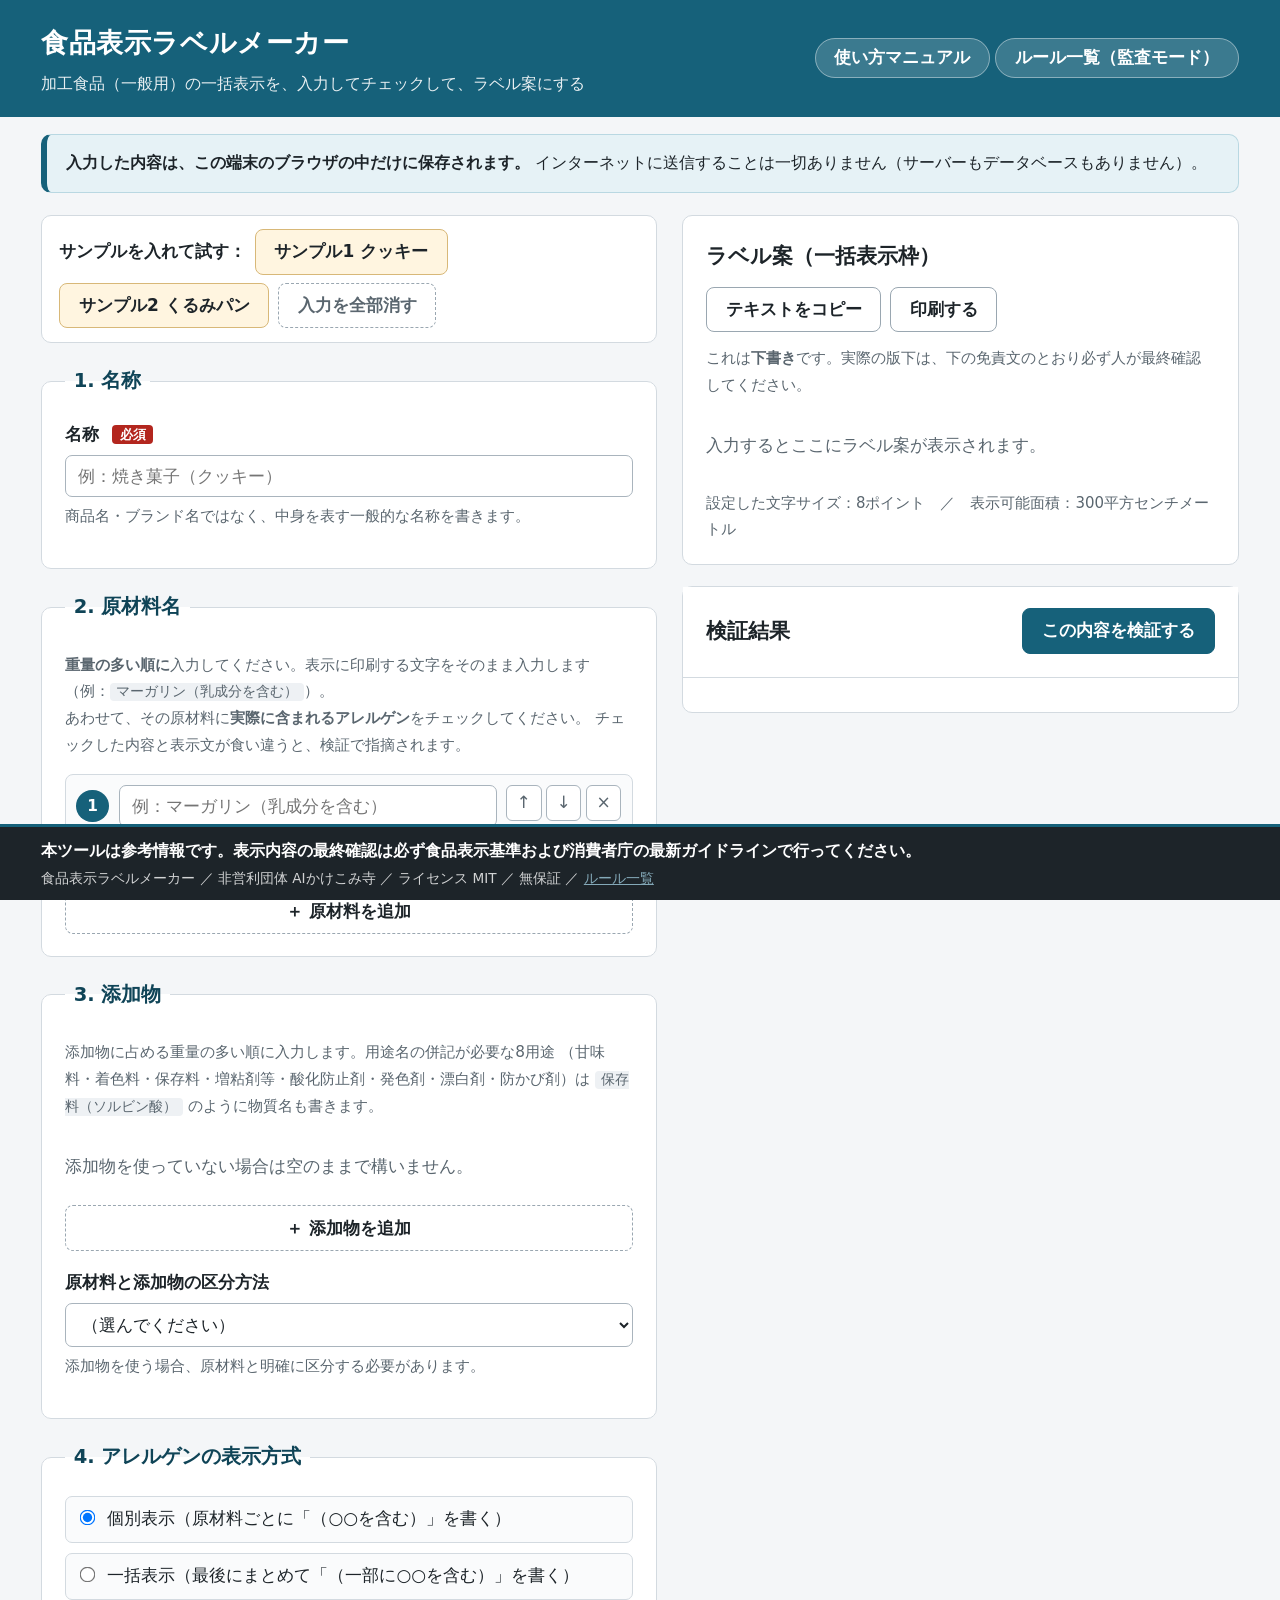
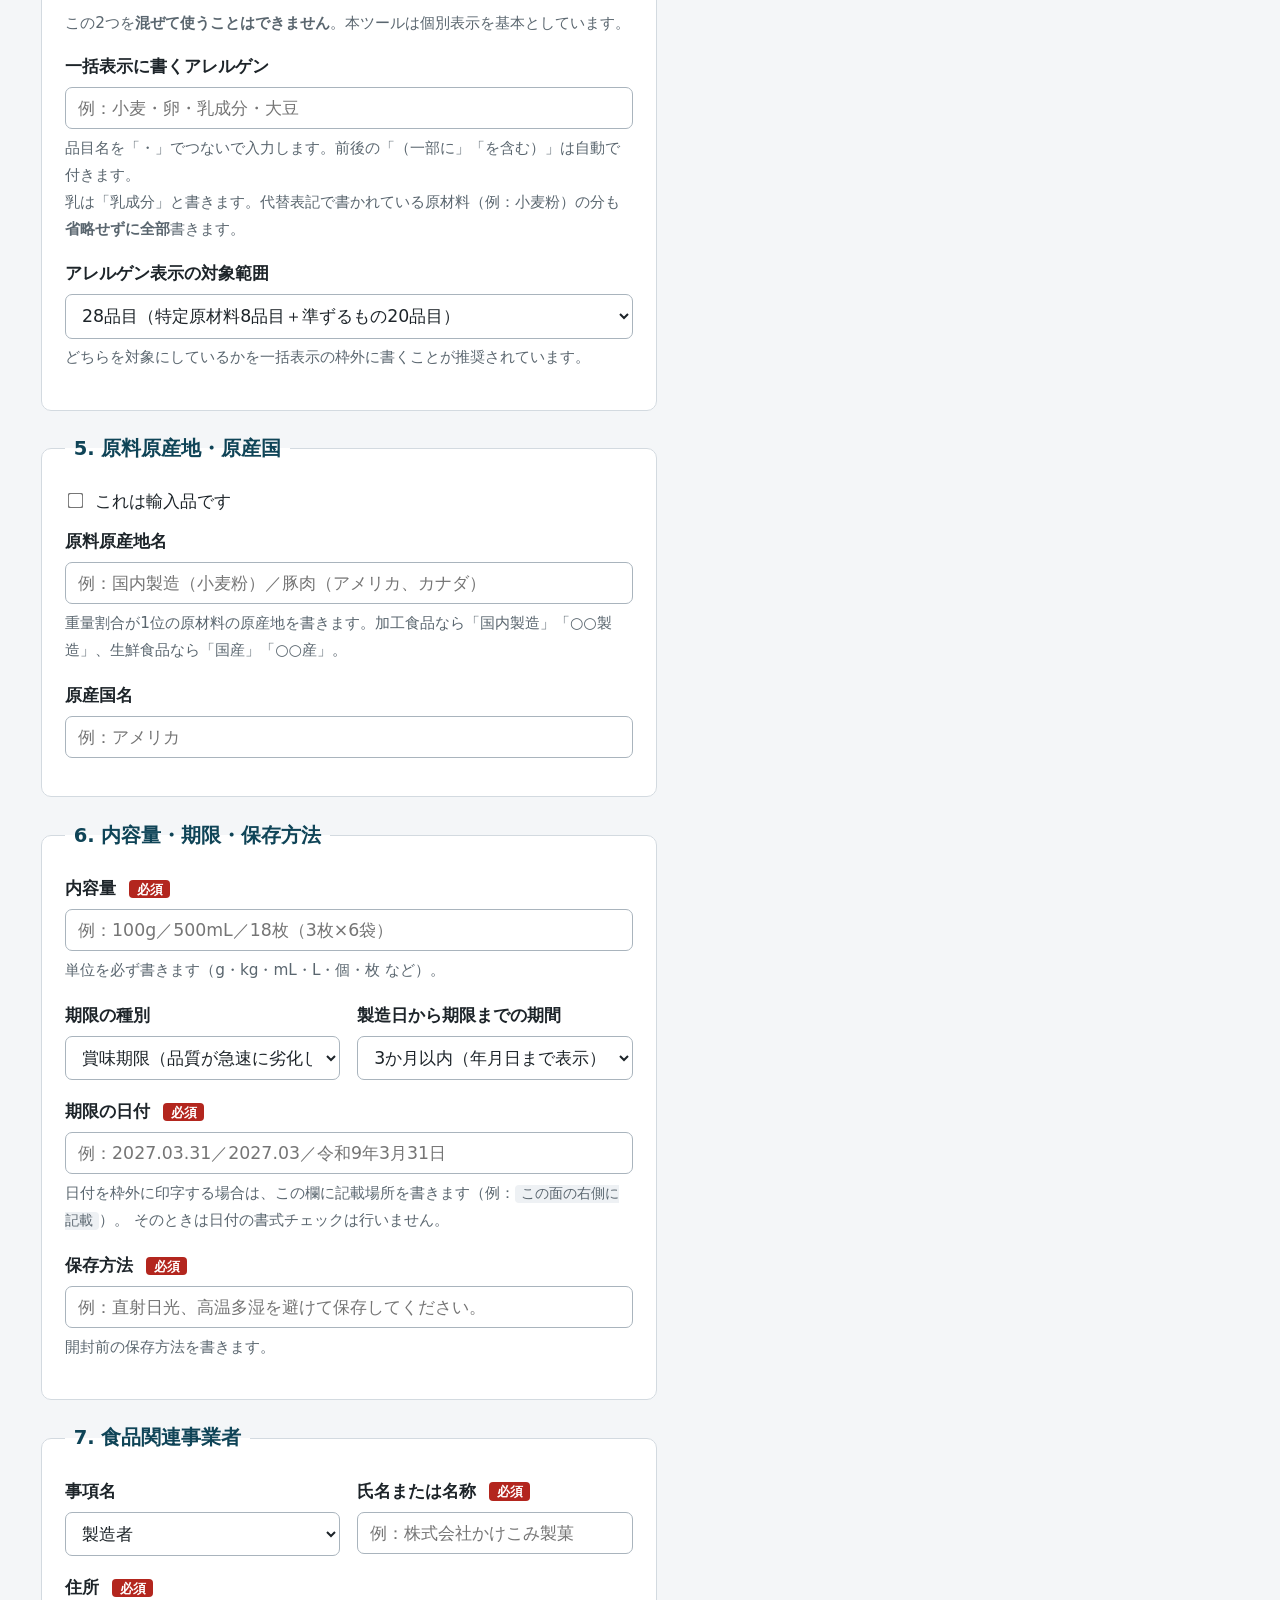
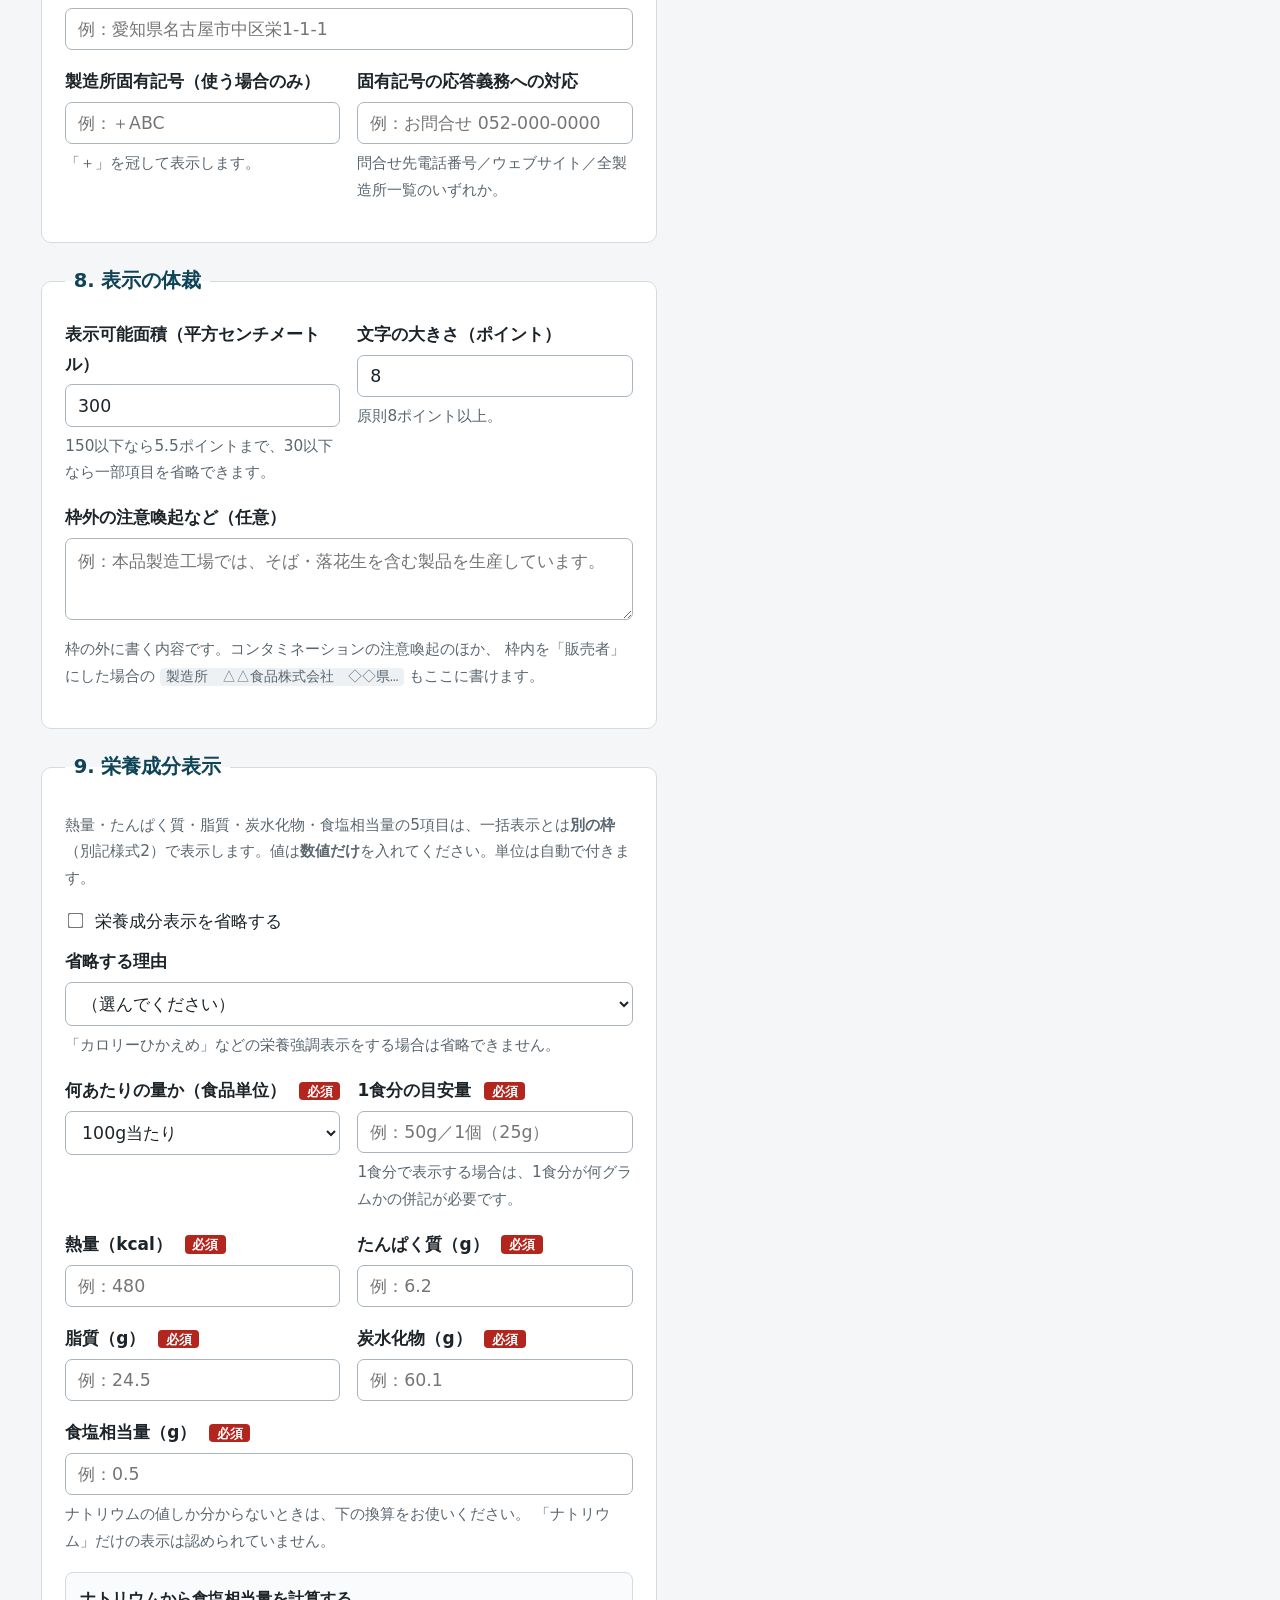
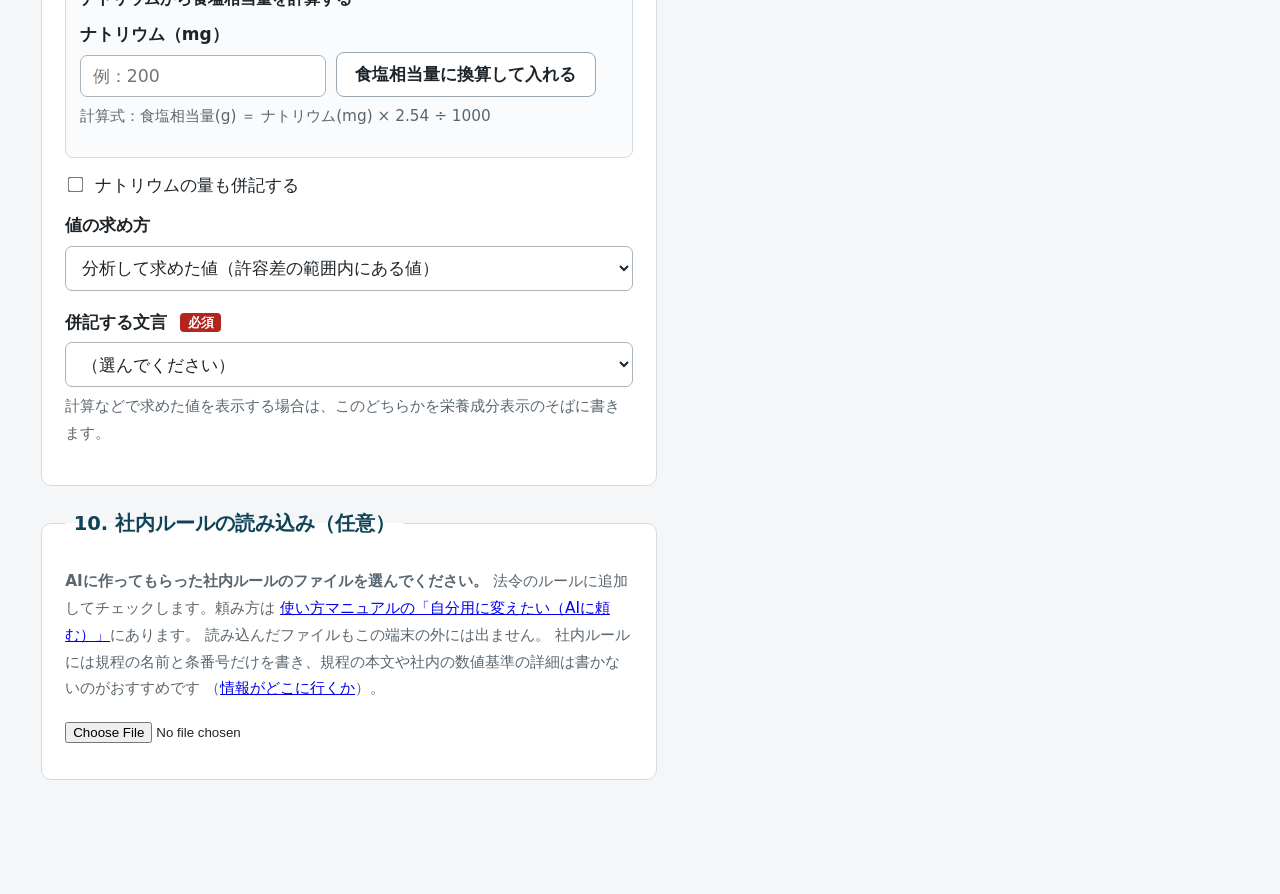
==== commit 6af4c8d0: "マニュアルとREADMEに「情報がどこに行くか」を追加する AIカスタマイズ時に社内ルール等がAI事業者へ渡る点を、ローカル完結の 安心材料から順に説明する節を7章冒頭に追加。コピペプロンプトに社外秘" ====
--- a/index.html
+++ b/index.html
@@ -357,6 +357,8 @@
           法令のルールに追加してチェックします。頼み方は
           <a href="manual.html#ask-ai">使い方マニュアルの「自分用に変えたい（AIに頼む）」</a>にあります。
           読み込んだファイルもこの端末の外には出ません。
+          社内ルールには規程の名前と条番号だけを書き、規程の本文や社内の数値基準の詳細は書かないのがおすすめです
+          （<a href="manual.html#data-flow">情報がどこに行くか</a>）。
         </p>
         <input type="file" id="f-custom" accept=".yaml,.yml">
         <p id="custom-status" class="custom-status"></p>
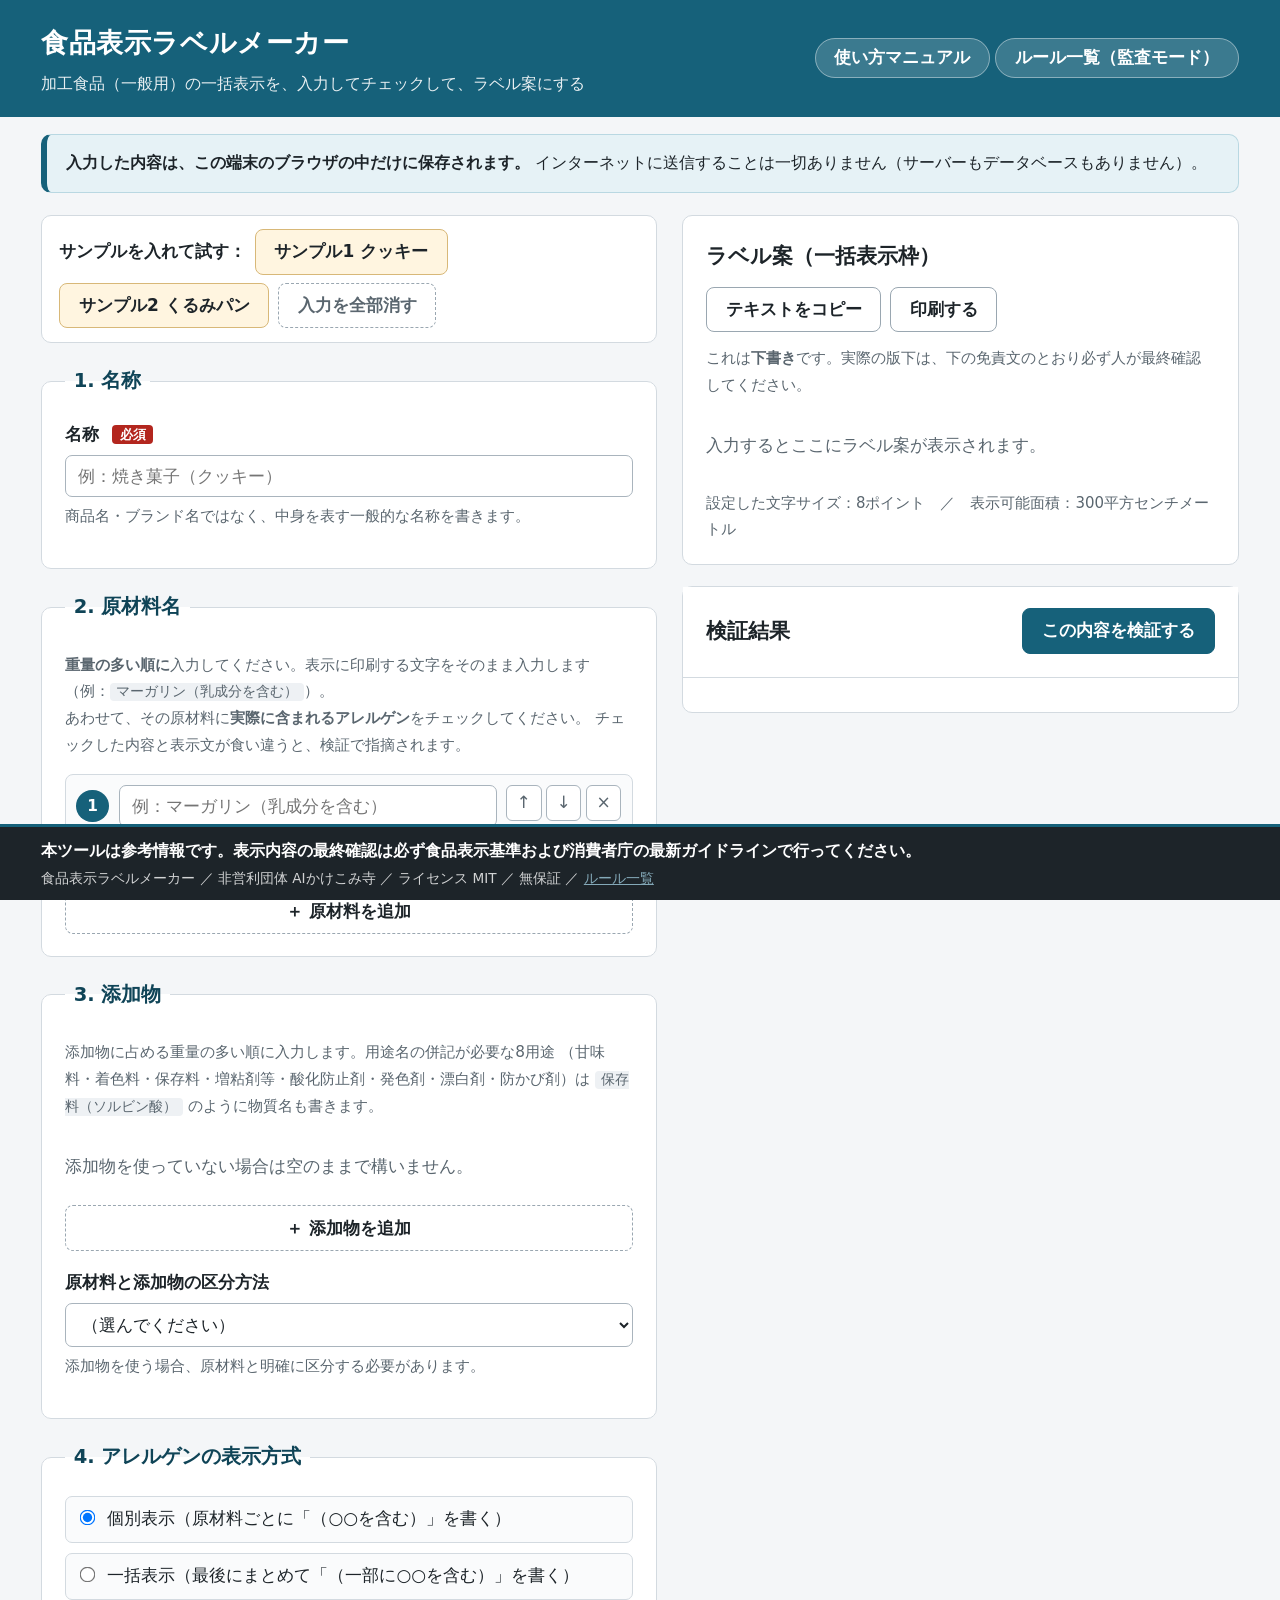
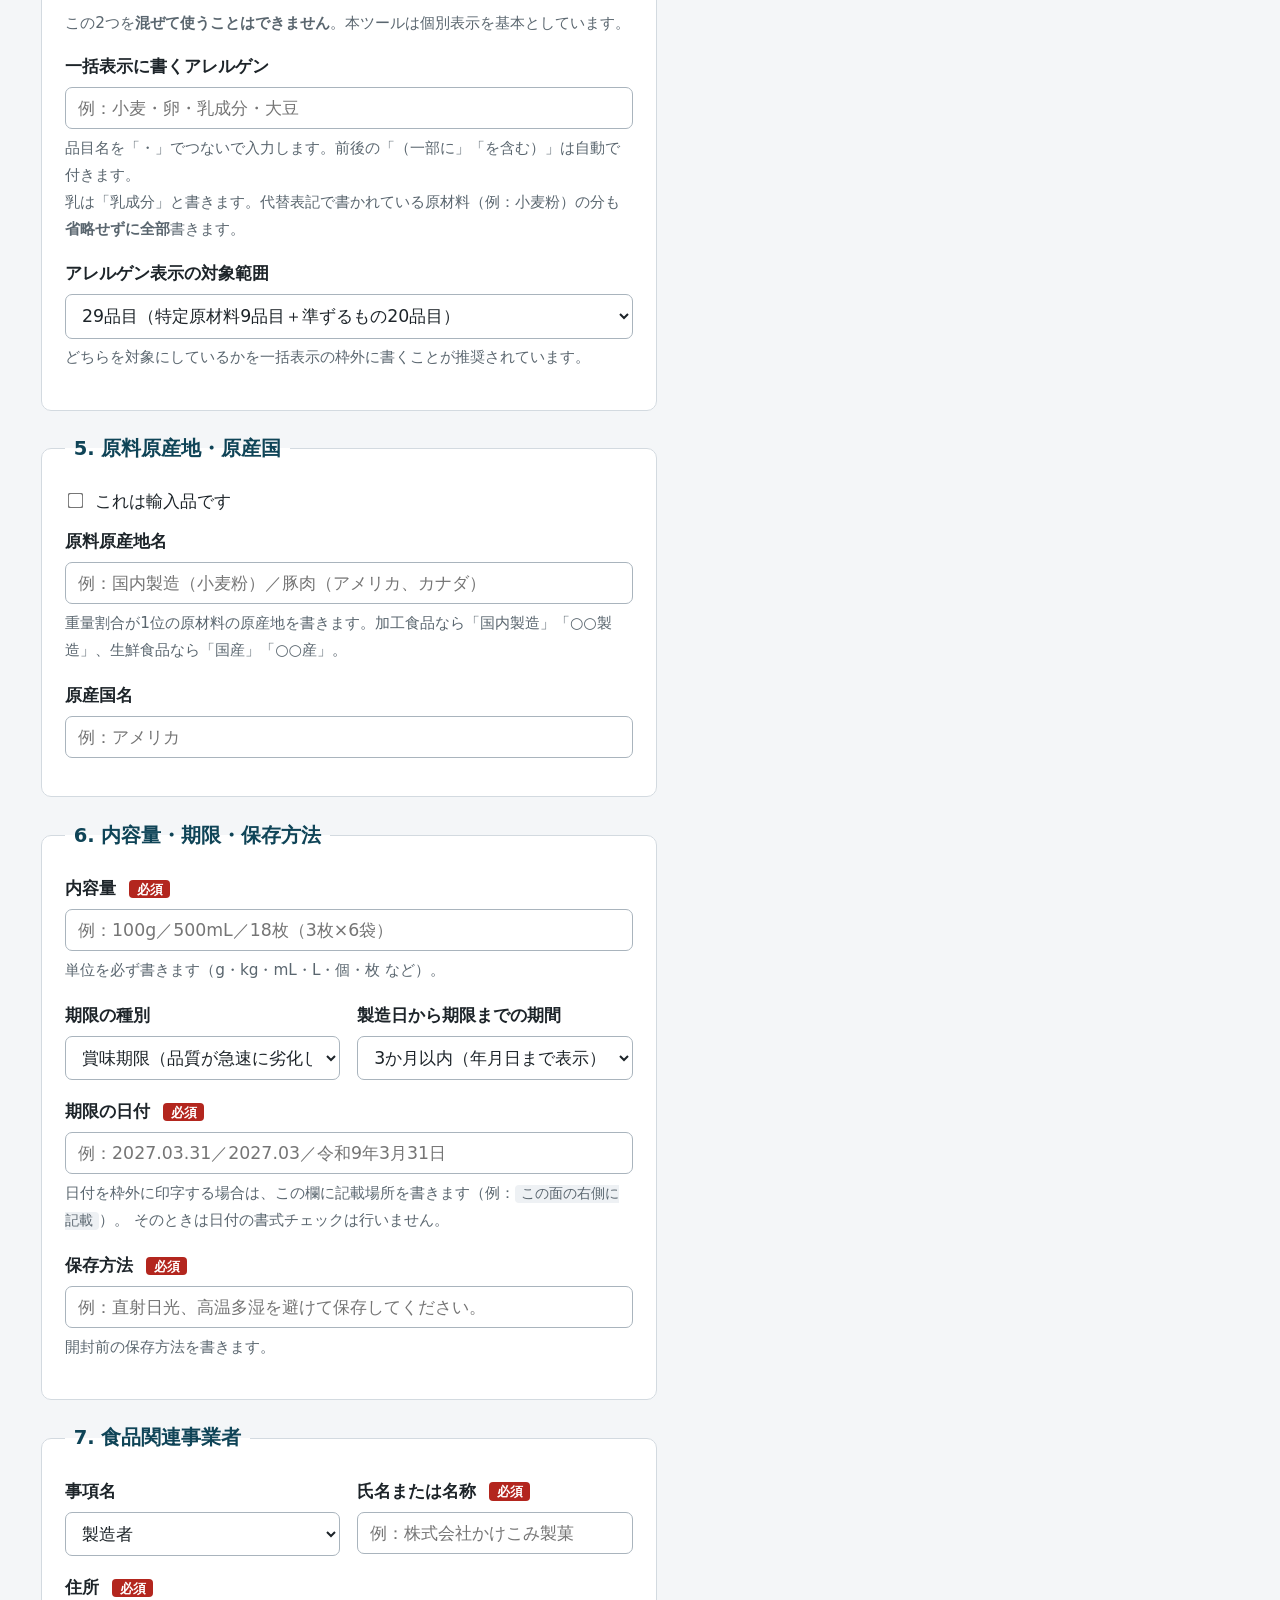
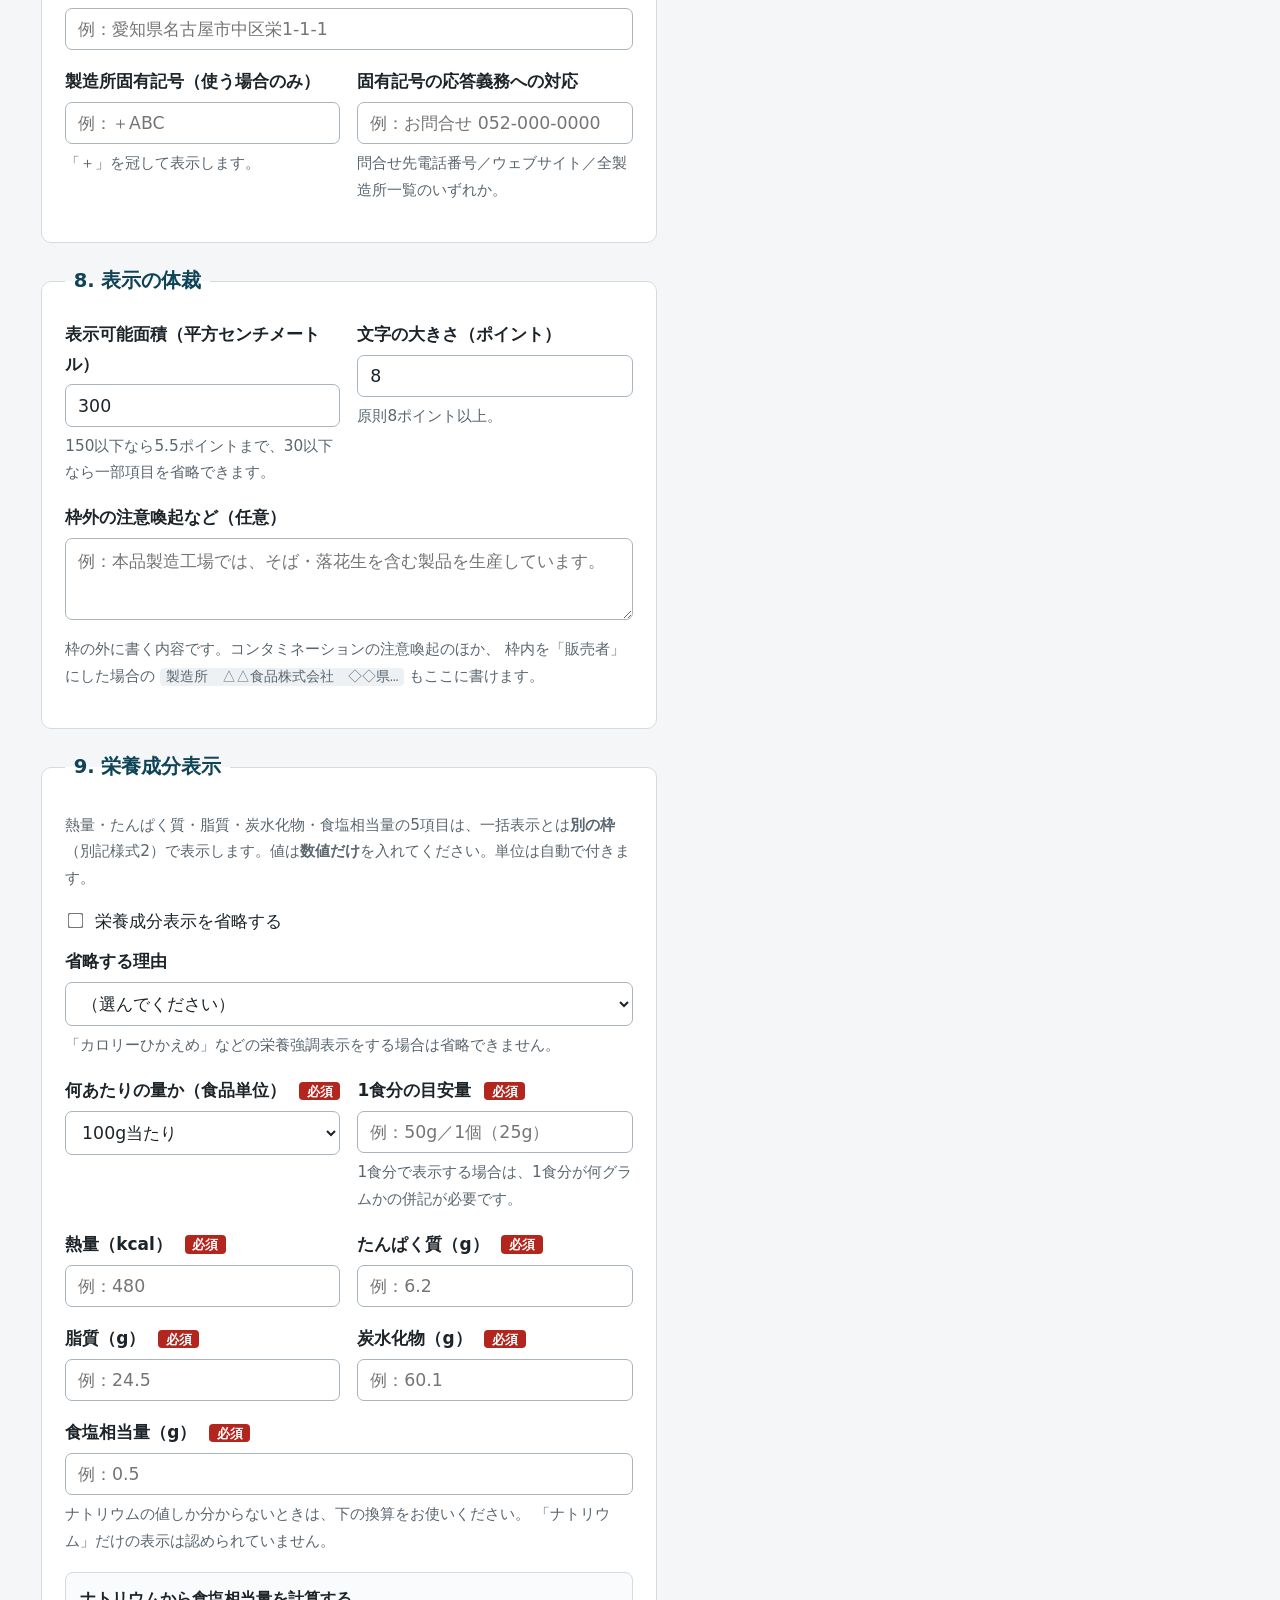
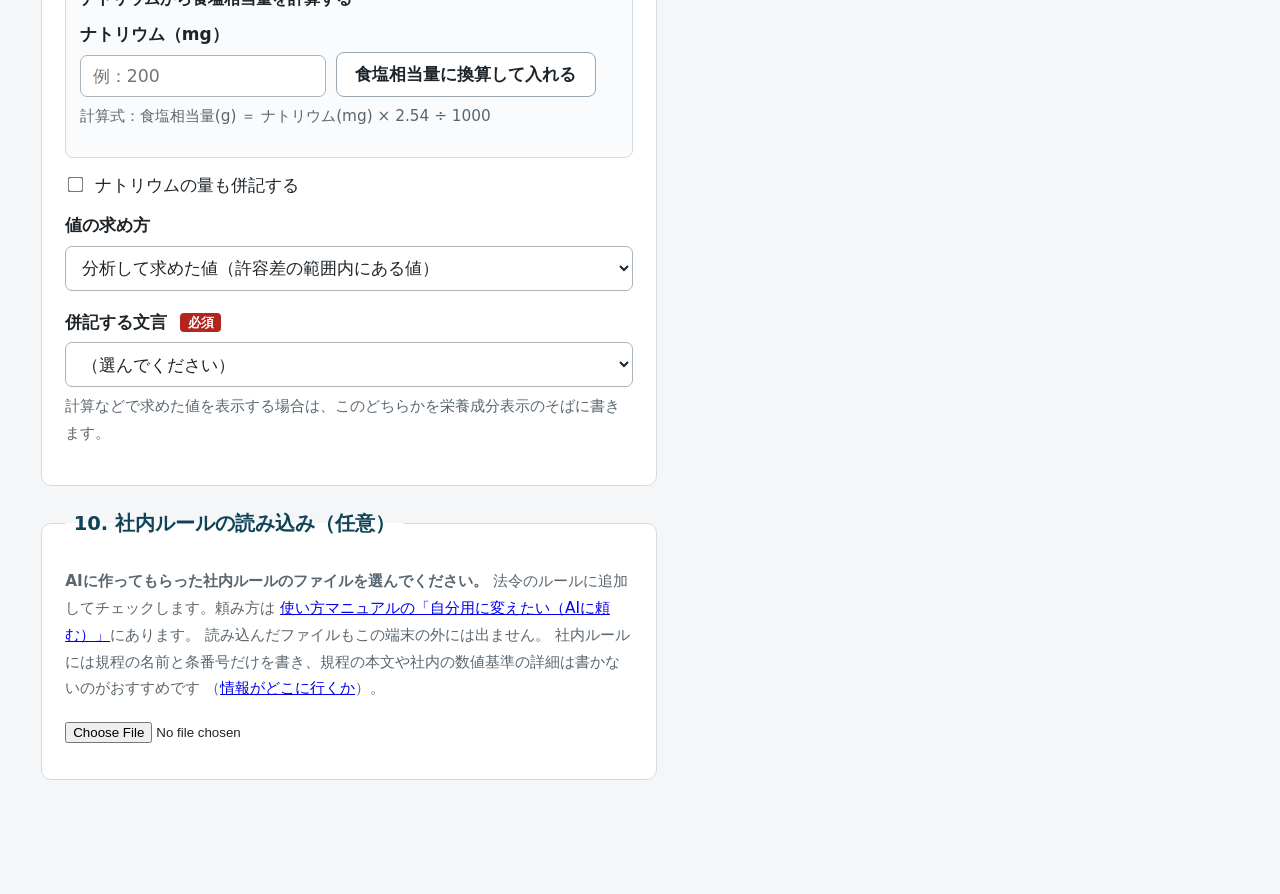
==== commit f3a6f62d: "アレルゲン表示を2026年4月1日改正に対応（28→29品目） - カシューナッツを特定原材料（義務9品目）へ格上げ、経過措置2028/3/31を注記 - ピスタチオを推奨品目に追加、2024年改正分" ====
--- a/index.html
+++ b/index.html
@@ -105,8 +105,8 @@
         <label class="field">
           <span class="field-label">アレルゲン表示の対象範囲</span>
           <select id="f-allergen-scope">
-            <option value="28品目">28品目（特定原材料8品目＋準ずるもの20品目）</option>
-            <option value="8品目">8品目（特定原材料のみ）</option>
+            <option value="29品目">29品目（特定原材料9品目＋準ずるもの20品目）</option>
+            <option value="9品目">9品目（特定原材料のみ）</option>
           </select>
           <span class="help">どちらを対象にしているかを一括表示の枠外に書くことが推奨されています。</span>
         </label>
@@ -291,6 +291,20 @@
               <input type="text" id="f-nutri-carb" inputmode="decimal" placeholder="例：60.1">
             </label>
           </div>
+          <div class="convert-box" id="wrap-nutri-energy-calc" hidden>
+            <p class="convert-title">たんぱく質・脂質・炭水化物から熱量を計算する</p>
+            <div class="convert-row">
+              <button type="button" class="btn" id="btn-energy-calc">計算値：－kcal を入れる</button>
+            </div>
+            <p class="help">
+              計算式：熱量(kcal) ＝ たんぱく質(g)×4 ＋ 脂質(g)×9 ＋ 炭水化物(g)×4（四捨五入して整数）。
+              これはエネルギー換算係数（Atwater係数）による<strong>目安</strong>です。
+              計算で求めた値を使う場合は、「値の求め方」を「計算などで求めた値」にして、
+              「推定値」などの文言を併記してください（消費者庁「栄養成分表示ガイドライン」）。
+              食物繊維や糖アルコールが多い食品では、実際の熱量と差が出ることがあります。
+            </p>
+          </div>
+
           <label class="field">
             <span class="field-label">食塩相当量（g） <em class="req">必須</em></span>
             <input type="text" id="f-nutri-salt" inputmode="decimal" placeholder="例：0.5">
--- a/css/style.css
+++ b/css/style.css
@@ -430,6 +430,13 @@
 }
 .manual-table thead th { background: #eef2f5; }
 .manual-table td .pill { white-space: nowrap; }
+/* スマホでは表を横スクロールさせ、ページ全体がはみ出さないようにする */
+@media (max-width: 700px) {
+  .manual-table { display: block; overflow-x: auto; -webkit-overflow-scrolling: touch; }
+  .manual-table th, .manual-table td { min-width: 9rem; }
+  .rules-toolbar .field.inline { min-width: 0; width: 100%; }
+  .rules-toolbar input, .rules-toolbar select { width: 100%; max-width: 100%; }
+}
 
 /* コード・フォルダ構成 */
 .manual pre.code, .manual pre.tree {
